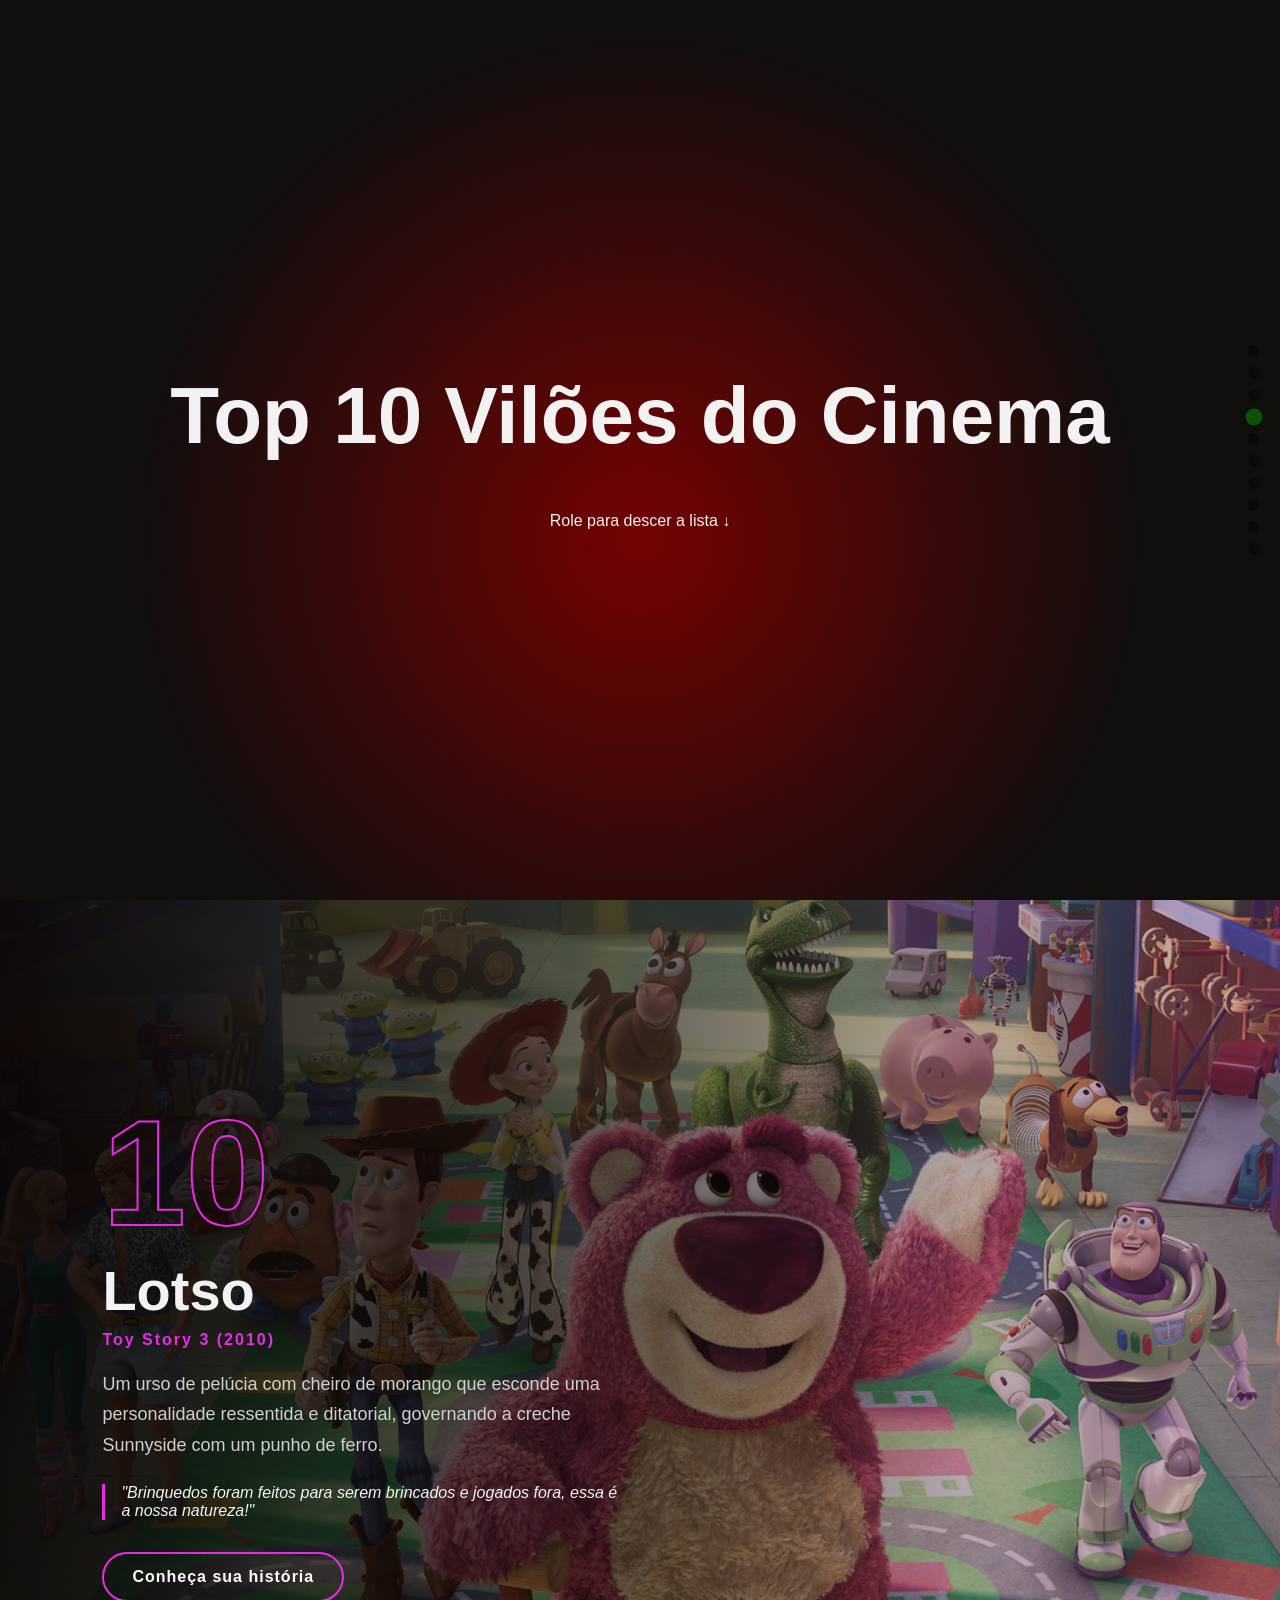
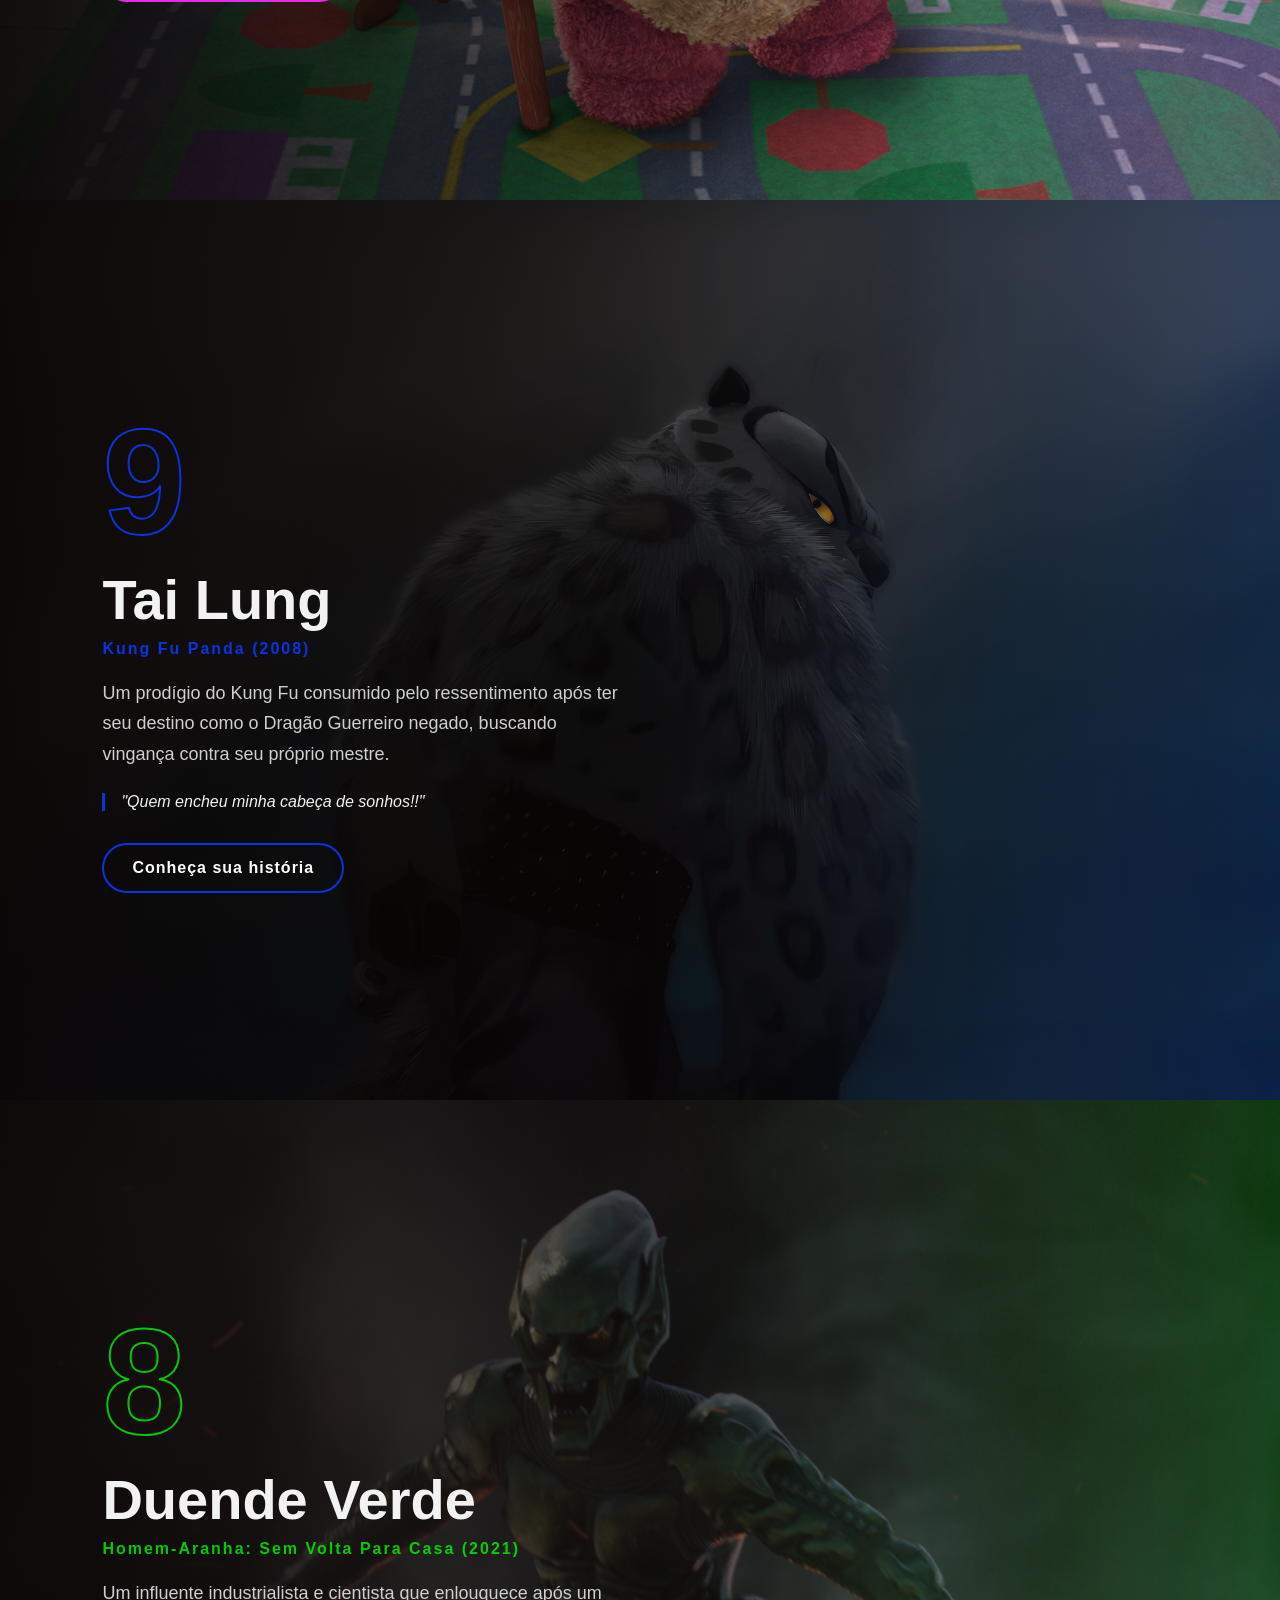
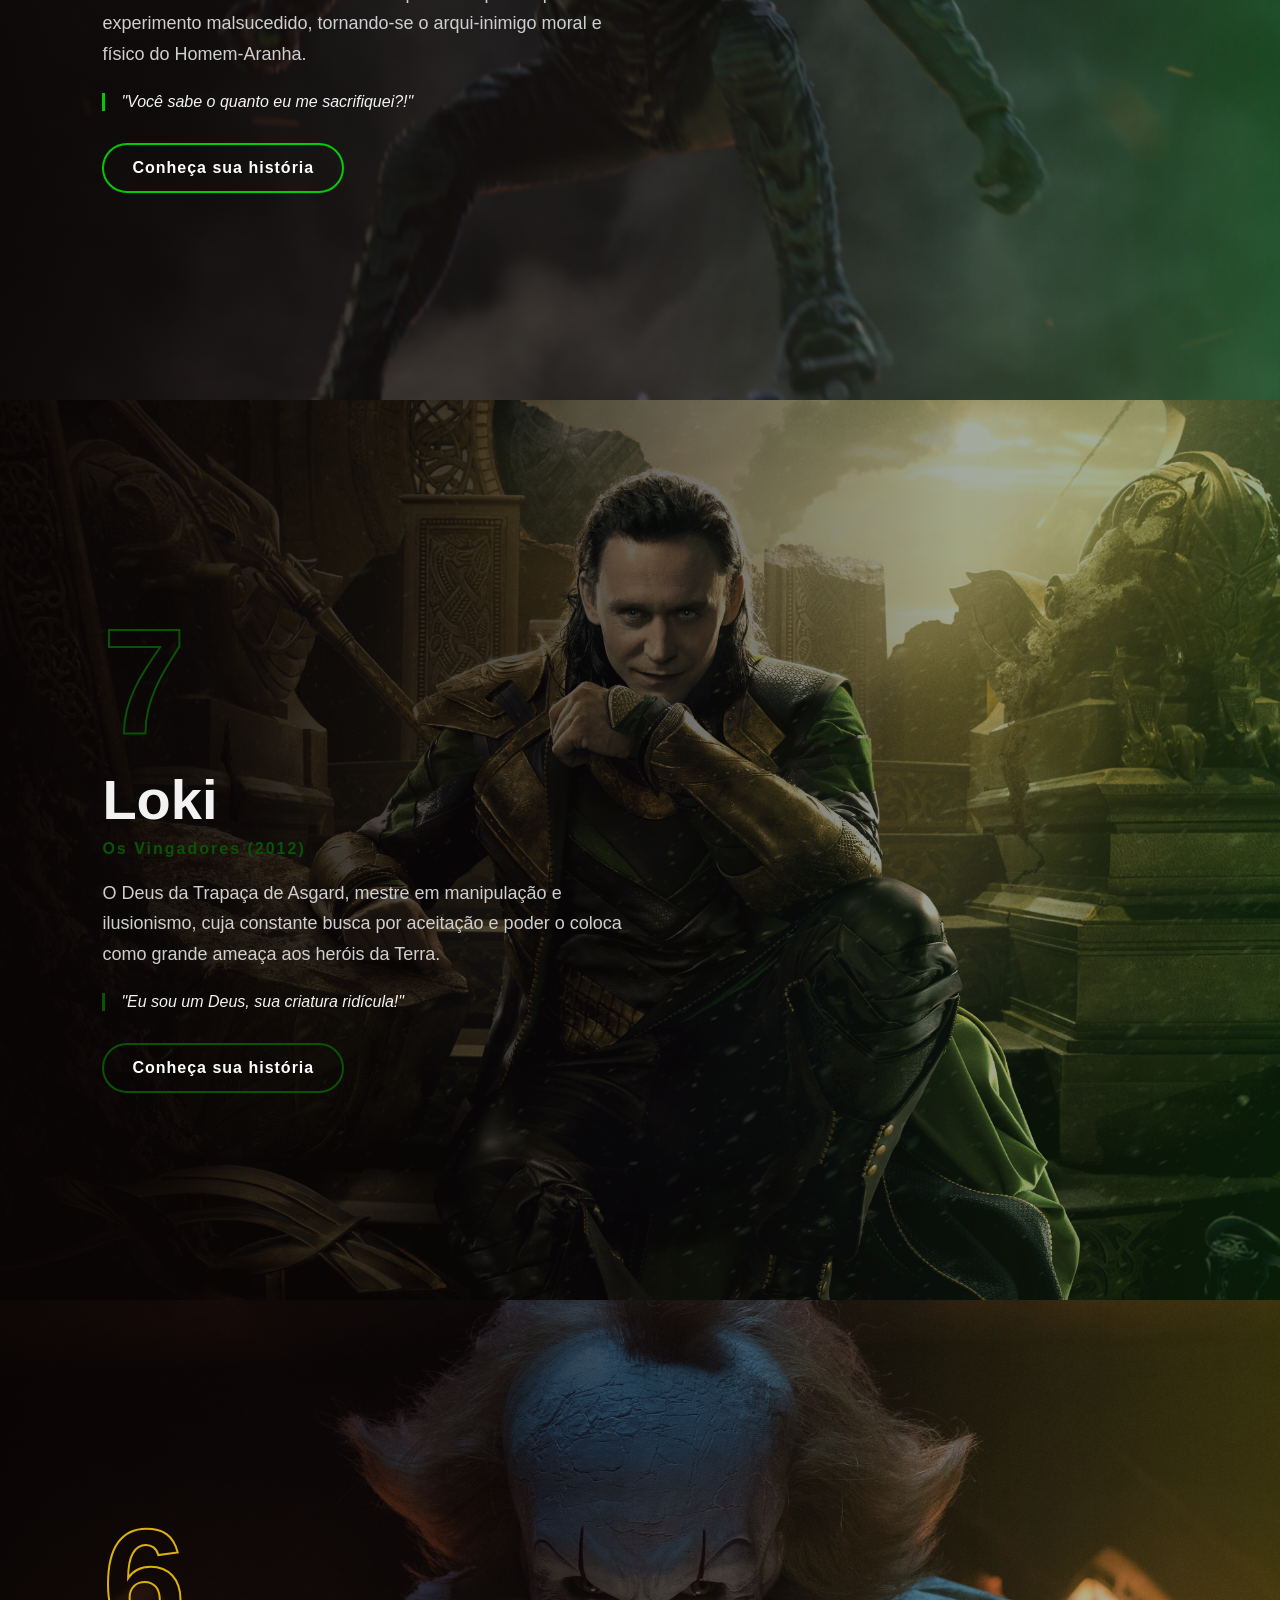
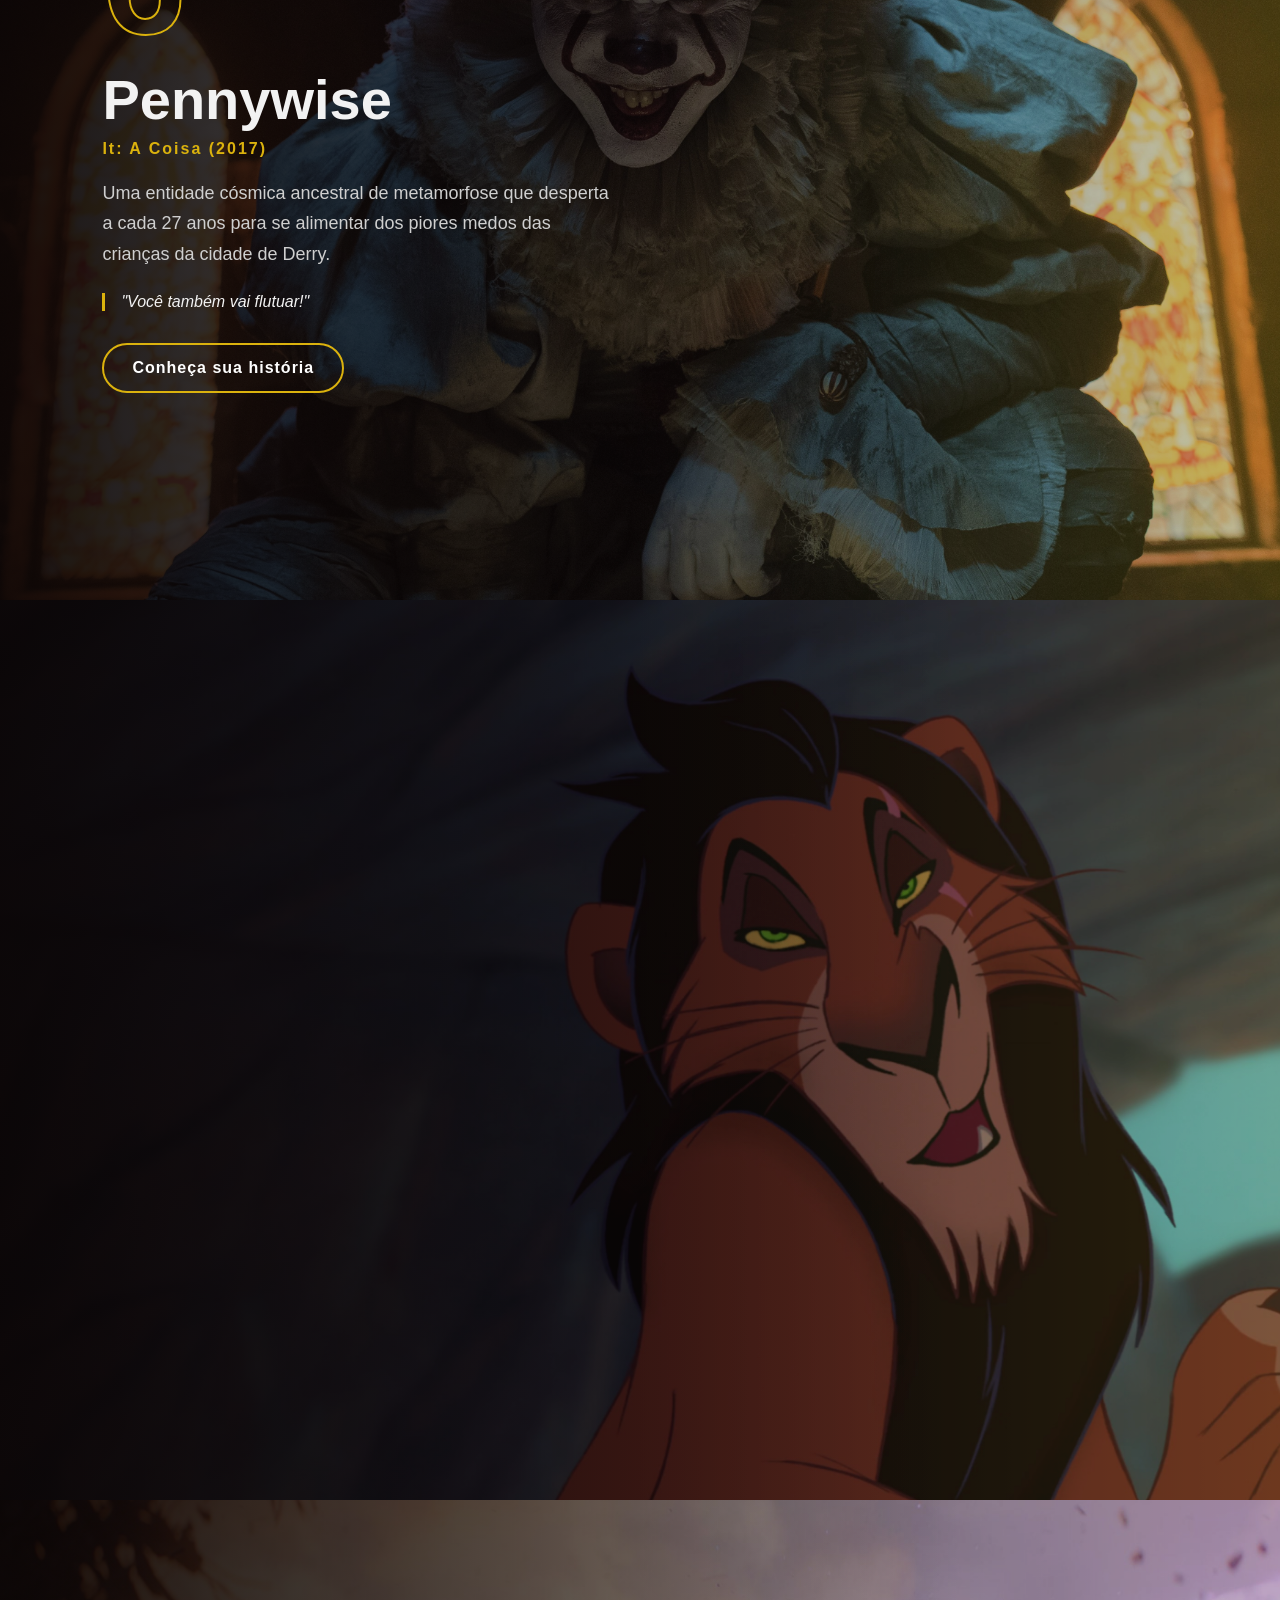
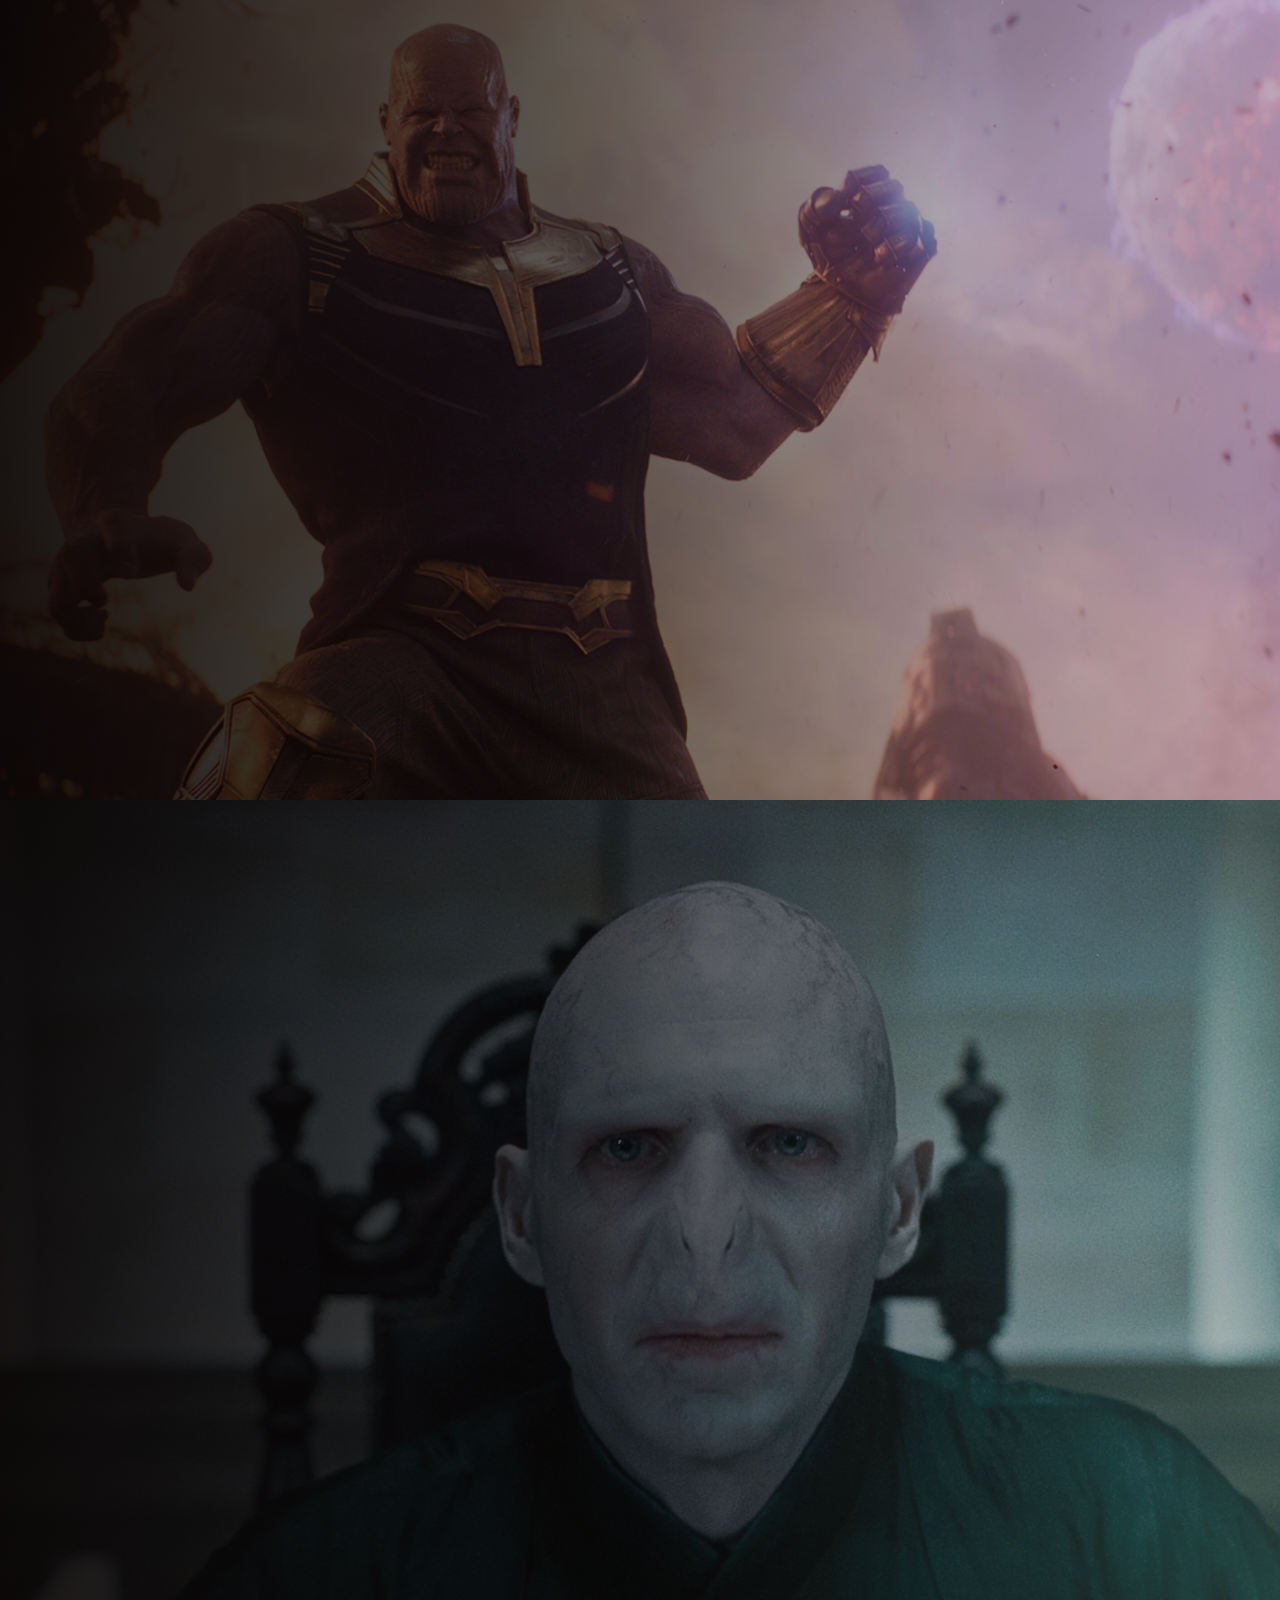
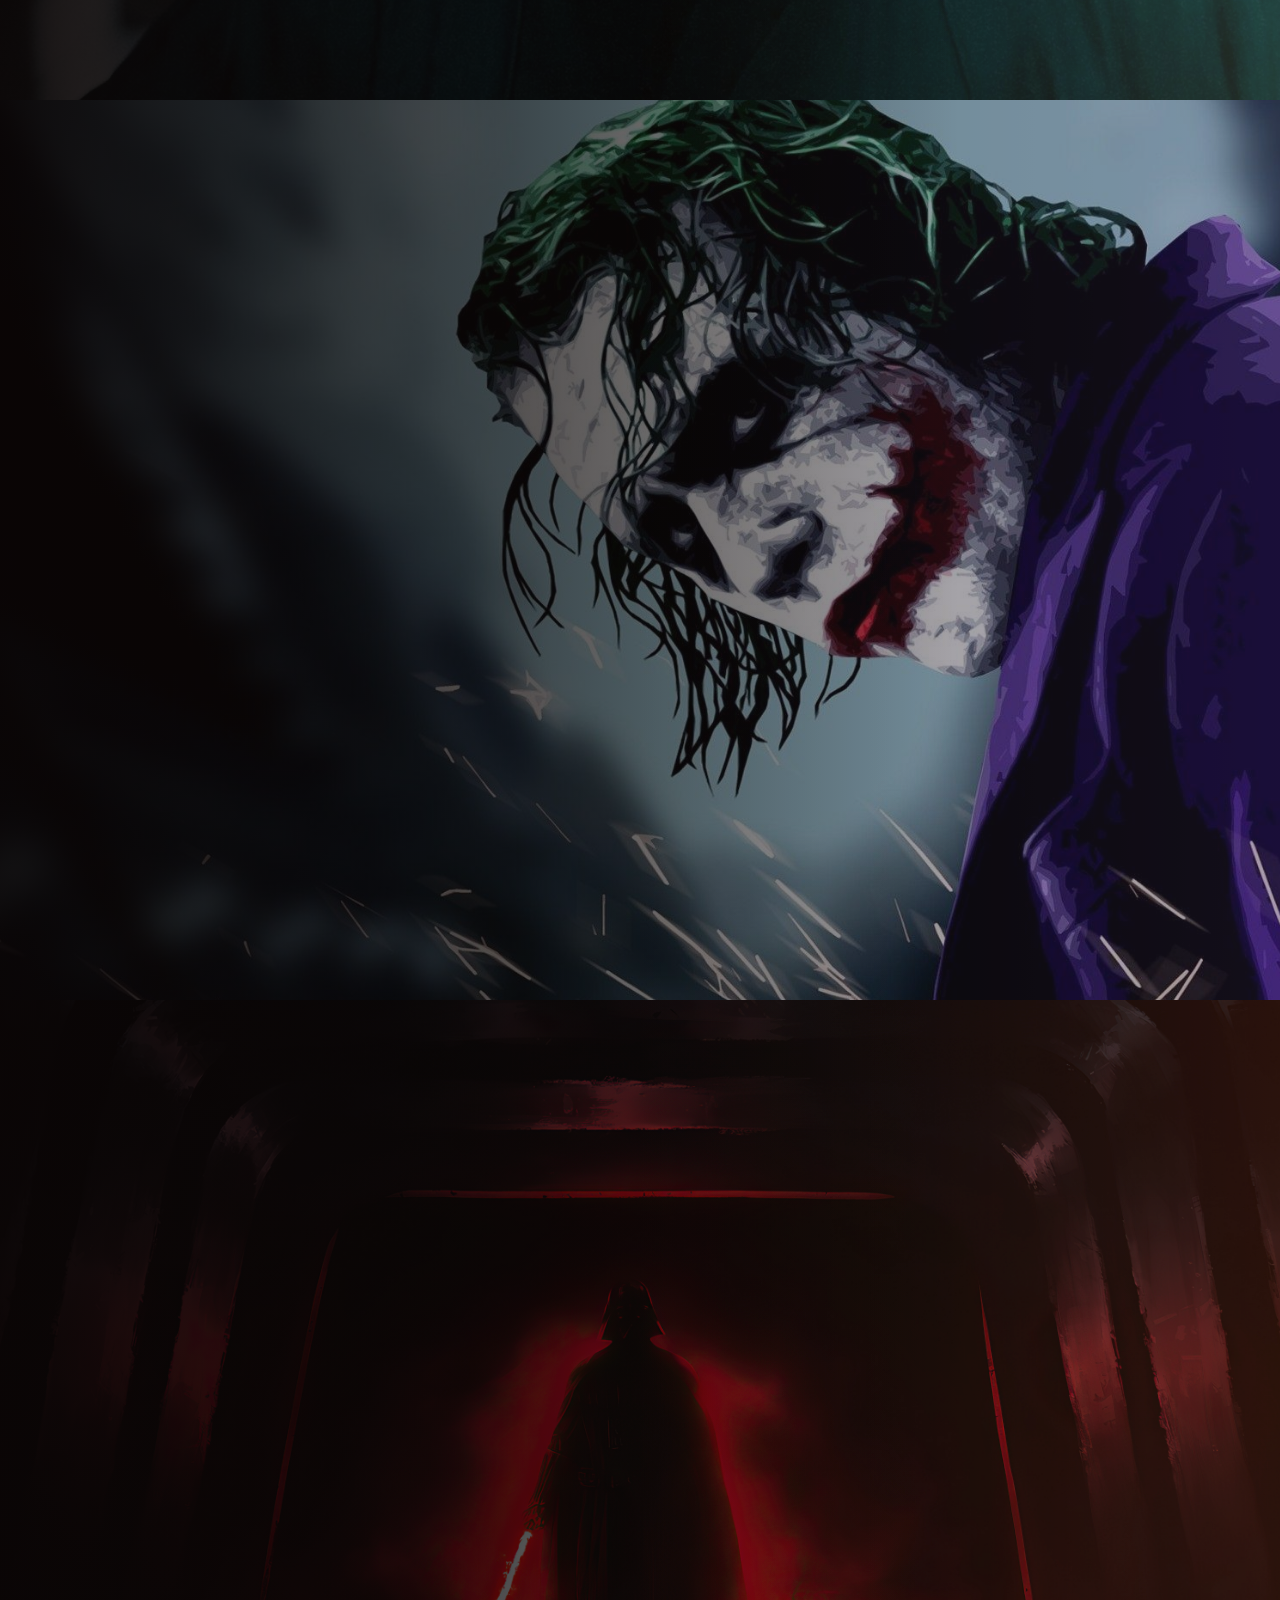
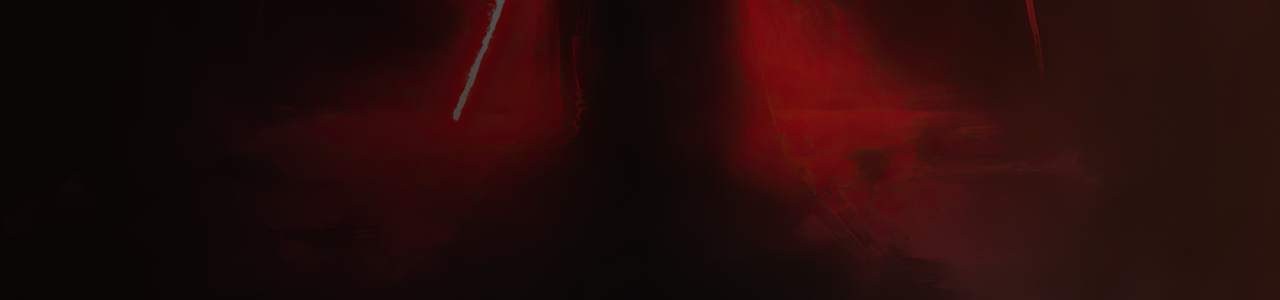
==== Site top 10/index.html @ 36ff0bd8 "Add files via upload" ====
<!DOCTYPE html>
<html lang="pt-BR">

<head>
    <meta charset="UTF-8">
    <meta name="viewport" content="width=device-width, initial-scale=1.0">
    <title>Top 10 Vilões do Cinema</title>
    <link rel="stylesheet" href="assets/css/style.css">
</head>

<body>
    <nav class="nav-lateral" id="navLateral" aria-label="Navegar pelo ranking">
        <a href="#vilao-10" aria-label="Ir para o número 10"></a>
        <a href="#vilao-9" aria-label="Ir para o número 9"></a>
        <a href="#vilao-8" aria-label="Ir para o número 8"></a>
        <a href="#vilao-7" aria-label="Ir para o número 7"></a>
        <a href="#vilao-6" aria-label="Ir para o número 6"></a>
        <a href="#vilao-5" aria-label="Ir para o número 5"></a>
        <a href="#vilao-4" aria-label="Ir para o número 4"></a>
        <a href="#vilao-3" aria-label="Ir para o número 3"></a>
        <a href="#vilao-2" aria-label="Ir para o número 2"></a>
        <a href="#vilao-1" aria-label="Ir para o número 1"></a>
    </nav>

    <header>
        <div class="topo">
            <h1>Top 10 Vilões do Cinema</h1>
            <p>Role para descer a lista ↓</p>
        </div>
    </header>

    <main>

        <section class="vilao vilao-10" id="vilao-10" data-pos="10">
            <div class="fundo fundo-10"></div>
            <div class="card">
                <div class="posicao">10</div>
                <h2>Lotso</h2>
                <p class="origem">Toy Story 3 (2010)</p>
                <p class="descricao">Um urso de pelúcia com cheiro de morango que esconde uma personalidade
                    ressentida e ditatorial, governando a creche Sunnyside com um punho de ferro.</p>
                <div class="frase">"Brinquedos foram feitos para serem brincados e jogados fora, essa é a nossa
                    natureza!"</div>
                <a class="botao" href="assets/pages/vilao10.html">Conheça sua história</a>
            </div>
        </section>

        <section class="vilao vilao-9" id="vilao-9" data-pos="9">
            <div class="fundo fundo-9"></div>
            <div class="card">
                <div class="posicao">9</div>
                <h2>Tai Lung</h2>
                <p class="origem">Kung Fu Panda (2008)</p>
                <p class="descricao">Um prodígio do Kung Fu consumido pelo ressentimento após ter seu destino como o
                    Dragão Guerreiro negado, buscando vingança contra seu próprio mestre.</p>
                <div class="frase">"Quem encheu minha cabeça de sonhos!!"</div>
                <a class="botao" href="assets/pages/vilao9.html">Conheça sua história</a>
            </div>
        </section>

        <section class="vilao vilao-8" id="vilao-8" data-pos="8">
            <div class="fundo fundo-8"></div>
            <div class="card">
                <div class="posicao">8</div>
                <h2>Duende Verde</h2>
                <p class="origem">Homem-Aranha: Sem Volta Para Casa (2021)</p>
                <p class="descricao">Um influente industrialista e cientista que enlouquece após um experimento
                    malsucedido, tornando-se o arqui-inimigo moral e físico do Homem-Aranha.</p>
                <div class="frase">"Você sabe o quanto eu me sacrifiquei?!"</div>
                <a class="botao" href="assets/pages/vilao8.html">Conheça sua história</a>
            </div>
        </section>

        <section class="vilao vilao-7" id="vilao-7" data-pos="7">
            <div class="fundo fundo-7"></div>
            <div class="card">
                <div class="posicao">7</div>
                <h2>Loki</h2>
                <p class="origem">Os Vingadores (2012)</p>
                <p class="descricao">O Deus da Trapaça de Asgard, mestre em manipulação e ilusionismo, cuja constante
                    busca por aceitação e poder o coloca como grande ameaça aos heróis da Terra.</p>
                <div class="frase">"Eu sou um Deus, sua criatura ridícula!"</div>
                <a class="botao" href="assets/pages/vilao7.html">Conheça sua história</a>
            </div>
        </section>

        <section class="vilao vilao-6" id="vilao-6" data-pos="6">
            <div class="fundo fundo-6"></div>
            <div class="card">
                <div class="posicao">6</div>
                <h2>Pennywise</h2>
                <p class="origem">It: A Coisa (2017)</p>
                <p class="descricao">Uma entidade cósmica ancestral de metamorfose que desperta a cada 27 anos para se
                    alimentar dos piores medos das crianças da cidade de Derry.</p>
                <div class="frase">"Você também vai flutuar!"</div>
                <a class="botao" href="assets/pages/vilao6.html">Conheça sua história</a>
            </div>
        </section>

        <section class="vilao vilao-5" id="vilao-5" data-pos="5">
            <div class="fundo fundo-5"></div>
            <div class="card">
                <div class="posicao">5</div>
                <h2>Scar</h2>
                <p class="origem">O Rei Leão (2019 / Animação clássica de 1994)</p>
                <p class="descricao">O invejoso e calculista irmão de Mufasa que, movido pelo desejo incontrolável de
                    tomar o trono das Terras do Reino, elabora uma cruel conspiração familiar.</p>
                <div class="frase">"Vida longa ao rei."</div>
                <a class="botao" href="assets/pages/vilao5.html">Conheça sua história</a>
            </div>
        </section>

        <section class="vilao vilao-4" id="vilao-4" data-pos="4">
            <div class="fundo fundo-4"></div>
            <div class="card">
                <div class="posicao">4</div>
                <h2>Thanos</h2>
                <p class="origem">Vingadores: Ultimato (2019)</p>
                <p class="descricao">O Titã Louco determinado a reunir as Joias do Infinito para dizimar metade de
                    toda a vida no universo sob a justificativa de restabelecer o equilíbrio financeiro e ecológico.
                </p>
                <div class="frase">"Eu sou inevitável."</div>
                <a class="botao" href="assets/pages/vilao4.html">Conheça sua história</a>
            </div>
        </section>

        <section class="vilao vilao-3" id="vilao-3" data-pos="3">
            <div class="fundo fundo-3"></div>
            <div class="card">
                <div class="posicao">3</div>
                <h2>Voldemort</h2>
                <p class="origem">Harry Potter e as Relíquias da Morte: Parte 2 (2011)</p>
                <p class="descricao">O Bruxo das Trevas mais perigoso de todos os tempos, obcecado pela pureza de
                    sangue do mundo mágico e pela busca incondicional da imortalidade.</p>
                <div class="frase">"Não existe o bem e o mal, só existe o poder... e aqueles que são fracos demais
                    para buscá-lo."</div>
                <a class="botao" href="assets/pages/vilao3.html">Conheça sua história</a>
            </div>
        </section>

        <section class="vilao vilao-2" id="vilao-2" data-pos="2">
            <div class="fundo fundo-2"></div>
            <div class="card">
                <div class="posicao">2</div>
                <h2>Coringa</h2>
                <p class="origem">Batman: O Cavaleiro das Trevas (2008)</p>
                <p class="descricao">O caótico e imprevisível mestre do crime de Gotham, focado em provar que qualquer
                    pessoa moralmente correta pode ser levada à loucura em um "dia ruim".</p>
                <div class="frase">"Por que tão sério?"</div>
                <a class="botao" href="assets/pages/vilao2.html">Conheça sua história</a>
            </div>
        </section>

        <section class="vilao vilao-1" id="vilao-1" data-pos="1">
            <div class="fundo fundo-1"></div>
            <div class="card">
                <div class="posicao">1</div>
                <h2>Darth Vader</h2>
                <p class="origem">O Despertar da Força (2015 - franquia)</p>
                <p class="descricao">Antigo Cavaleiro Jedi sucumbido ao Lado Sombrio, tornou-se o temido braço direito
                    do Imperador e o símbolo máximo de terror e autoridade do Império Galáctico.</p>
                <div class="frase">"Você não conhece o poder do Lado Sombrio"</div>
                <a class="botao" href="assets/pages/vilao1.html">Conheça sua história</a>
            </div>
        </section>

    </main>

    <script src="assets/js/script.js"></script>
</body>

</html>
---- Site top 10/assets/css/style.css ----
* {
    margin: 0;
    padding: 0;
    box-sizing: border-box;
}

html {
    scroll-behavior: smooth;
    scroll-snap-type: y proximity;
}

body {
    font-family: Arial, sans-serif;
    background: #110e0e;
    color: #f2f2f2;
}

.topo {
    min-height: 100vh;
    display: flex;
    flex-direction: column;
    align-items: center;
    justify-content: center;
    gap: 50px;
    text-align: center;
    padding: 0 5%;
    background: radial-gradient(circle at 50% 60%, #740202, #110e0e 60%);
}

h1 {
    font-size: clamp(36px, 7vw, 80px);
}

@keyframes flutuar {
    50% {
        transform: translateY(10px);
    }
}

.vilao-10 {
    --cor: #e72be7;
}

.fundo-10 {
    background-image: url('../img/vilao10.jpg');
    background-position: center;
}

.vilao-9 {
    --cor: #0c33df;
}

.fundo-9 {
    background-image: url('../img/vilao9.jpg');
    background-position: center;
}

.vilao-8 {
    --cor: #00ff00c7;
}

.fundo-8 {
    background-image: url('../img/vilao8.jpg');
    background-position: center;
}

.vilao-7 {
    --cor: #0b5205;
}

.fundo-7 {
    background-image: url('../img/vilao7.jpg');
    background-position: center;
}

.vilao-6 {
    --cor: #dbb20d;
}

.fundo-6 {
    background-image: url('../img/vilao6.jpg');
    background-position: center;
}

.vilao-5 {
    --cor: #a85c16;
}

.fundo-5 {
    background-image: url('../img/vilao5.jpg');
    background-position: center;
}

.vilao-4 {
    --cor: #9f0fc4;
}

.fundo-4 {
    background-image: url('../img/vilao4.jpg');
    background-position: center;
}

.vilao-3 {
    --cor: #9aa5b1;
}

.fundo-3 {
    background-image: url('../img/vilao3.jpeg');
    background-position: center;
}

.vilao-2 {
    --cor: #43046d;
}

.fundo-2 {
    background-image: url('../img/vilao2.jpg');
    background-position: center;
}

.vilao-1 {
    --cor: #b60c0c;
}

.fundo-1 {
    background-image: url('../img/vilao1.jpg');
    background-position: center;
}

.vilao {
    position: relative;
    min-height: 100vh;
    display: flex;
    align-items: center;
    padding: 0 8%;
    overflow: hidden;
    scroll-snap-align: start;
    background: linear-gradient(to right, #110e0e 50%, color-mix(in srgb, var(--cor) 45%, #36883a67));
}

.fundo {
    position: absolute;
    inset: 0;
    z-index: 0;
    background-size: cover;
    background-repeat: no-repeat;
    opacity: 0.6;
    transform: scale(1.1);
    transition: transform 2.4s ease;
}

.vilao.visivel .fundo {
    transform: scale(1);
}

.vilao::before {
    content: "";
    position: absolute;
    inset: 0;
    z-index: 1;
    background: linear-gradient(to right,
            rgba(10, 5, 5, 0.9) 0%,
            rgba(10, 5, 5, 0.5) 40%,
            transparent 75%);
}

.vilao.direita::before {
    background: linear-gradient(to left,
            rgba(10, 5, 5, 0.9) 0%,
            rgba(10, 5, 5, 0.5) 40%,
            transparent 75%);
}

.card {
    position: relative;
    z-index: 2;
    max-width: 520px;
}

.posicao {
    font-size: clamp(80px, 14vw, 150px);
    font-weight: bold;
    line-height: 1;
    color: transparent;
    -webkit-text-stroke: 2px var(--cor);
}

h2 {
    font-size: clamp(36px, 5vw, 56px);
    margin-top: 10px;
}

.origem {
    color: var(--cor);
    font-weight: bold;
    letter-spacing: 2px;
    margin: 8px 0 20px;
}

.descricao {
    line-height: 1.7;
    font-size: 18px;
    color: #cfcfcf;
}

.frase {
    margin-top: 24px;
    padding-left: 16px;
    border-left: 3px solid var(--cor);
    font-style: italic;
}

.card>* {
    opacity: 0;
    transform: translateY(24px);
    transition: opacity 0.8s ease, transform 0.8s ease;
}

.card>.posicao {
    transform: translateX(-30px);
}

.vilao.visivel .card>* {
    opacity: 1;
    transform: none;
}

.vilao.visivel .card> :nth-child(2) {
    transition-delay: 0.25s;
}

.vilao.visivel .card> :nth-child(3) {
    transition-delay: 0.4s;
}

.vilao.visivel .card> :nth-child(4) {
    transition-delay: 0.55s;
}

.vilao.visivel .card> :nth-child(5) {
    transition-delay: 0.7s;
}

.vilao.visivel .card> :nth-child(6) {
    transition-delay: 0.85s, 0.85s, 0s, 0s, 0s;
}

.botao {
    display: inline-block;
    margin-top: 32px;
    padding: 14px 28px;
    border: 2px solid var(--cor);
    border-radius: 999px;
    color: #fff;
    text-decoration: none;
    font-weight: bold;
    letter-spacing: 1px;
    background: transparent;
    transition: opacity 0.8s ease, transform 0.8s ease, background 0.3s, box-shadow 0.3s, translate 0.3s ease;
}

.botao:hover {
    translate: 0 -5px;
    background: color-mix(in srgb, var(--cor) 15%, transparent);
    box-shadow: 0 0 28px color-mix(in srgb, var(--cor) 60%, transparent);
}

.botao:active {
    translate: 0 -2px;
    background: color-mix(in srgb, var(--cor) 55%, transparent);
}

.botao:focus-visible {
    outline: 3px solid #fff;
    outline-offset: 4px;
}

.nav-lateral {
    position: fixed;
    right: 20px;
    top: 50%;
    transform: translateY(-50%);
    display: flex;
    flex-direction: column;
    gap: 10px;
    z-index: 15;
}

.nav-lateral a {
    width: 12px;
    height: 12px;
    border-radius: 50%;
    background: rgba(0, 0, 0, 0.4);
    transition: background 0.3s, transform 0.3s, border-color 0.6s;
}

.nav-lateral a.ativo {
    background: var(--cor, #ff0707);
    transform: scale(1.4);
}

@media (max-width: 700px) {

    .vilao::before,
    .vilao.direita::before {
        background: linear-gradient(to top,
                rgba(10, 5, 5, 0.95) 0%,
                rgba(10, 5, 5, 0.6) 70%,
                rgba(10, 5, 5, 0.3) 100%);
    }

    .descricao {
        font-size: 16px;
    }

    .nav-lateral {
        right: 8px;
    }
}

.pagina {
    --cor: #811010;
    min-height: 100vh;
    padding: 6% 8%;
    background: linear-gradient(to right, #110e0e 15%, color-mix(in srgb, var(--cor) 45%, #110e0e));
}

.pagina .conteudo {
    max-width: 680px;
}

.pagina h1 {
    font-size: clamp(36px, 6vw, 64px);
    margin: 32px 0 8px;
}

.pagina p {
    line-height: 1.8;
    font-size: 18px;
    color: #cfcfcf;
    margin-top: 20px;
}
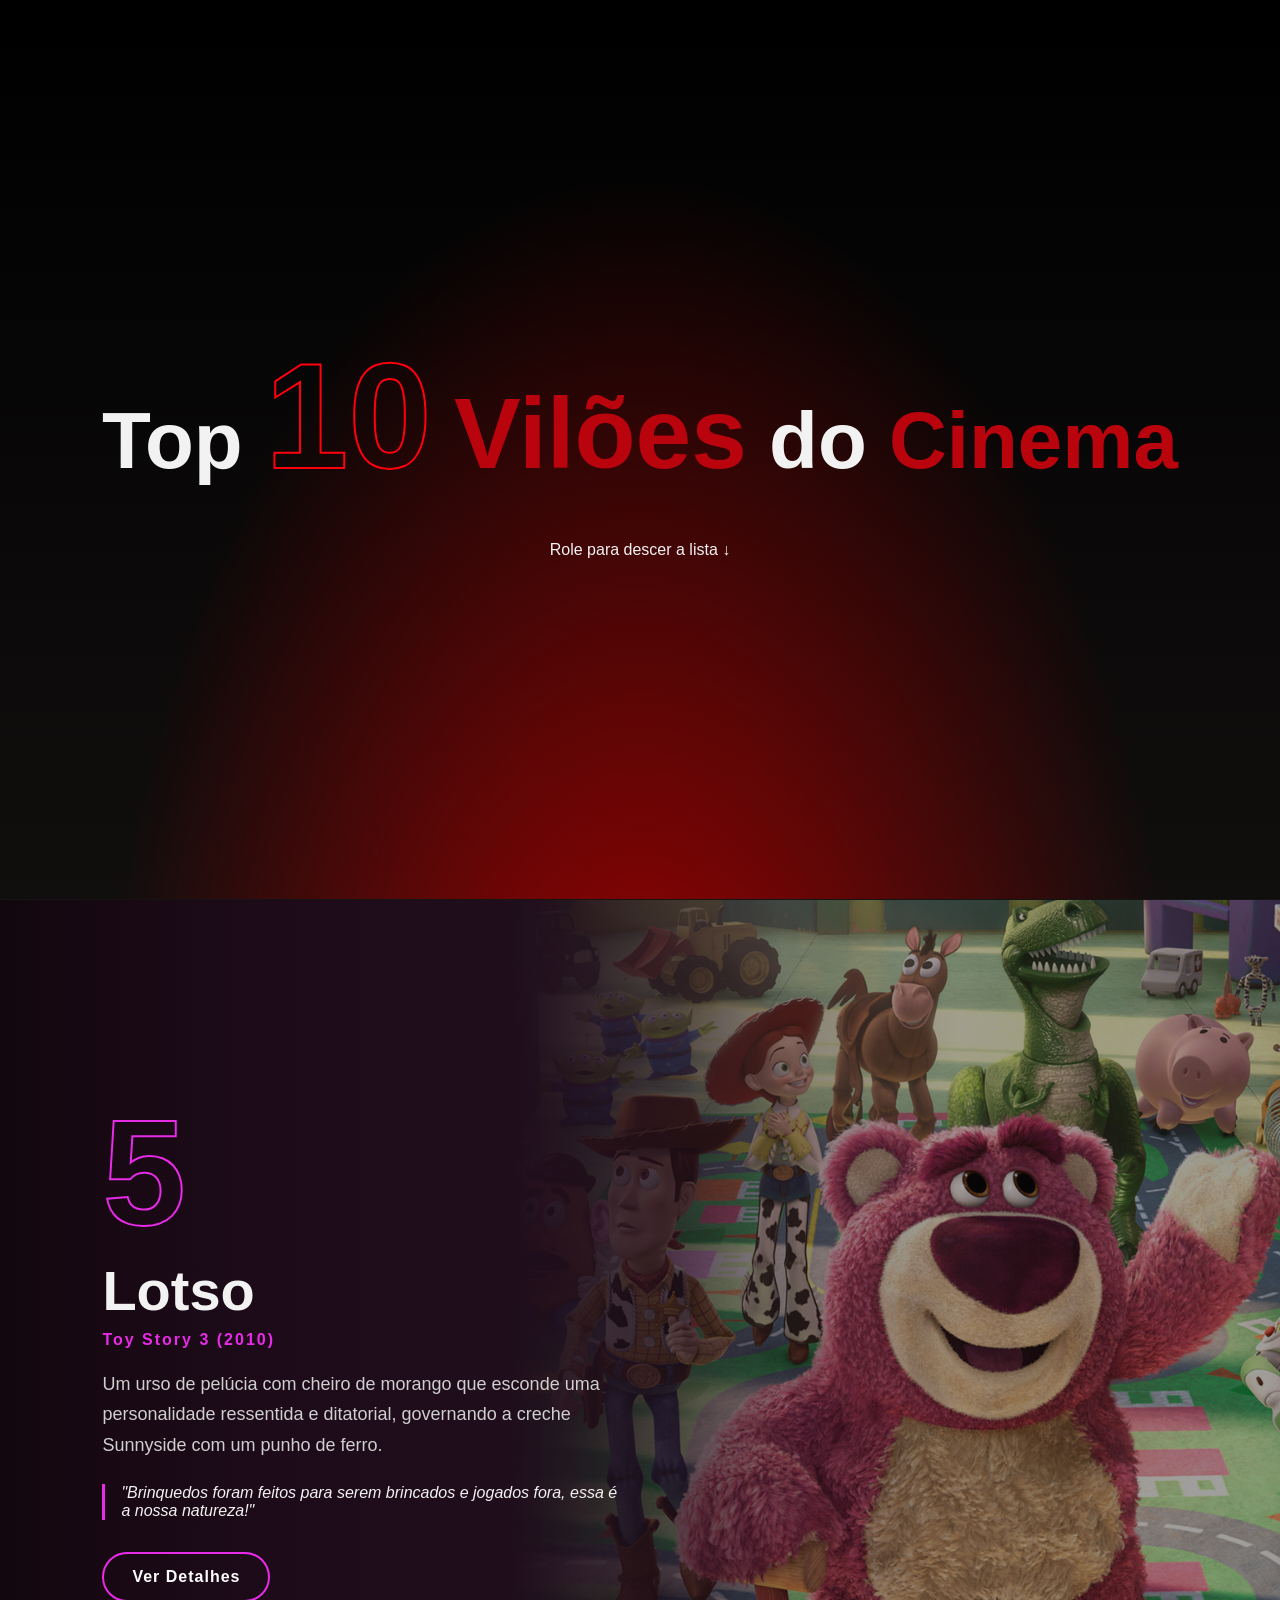
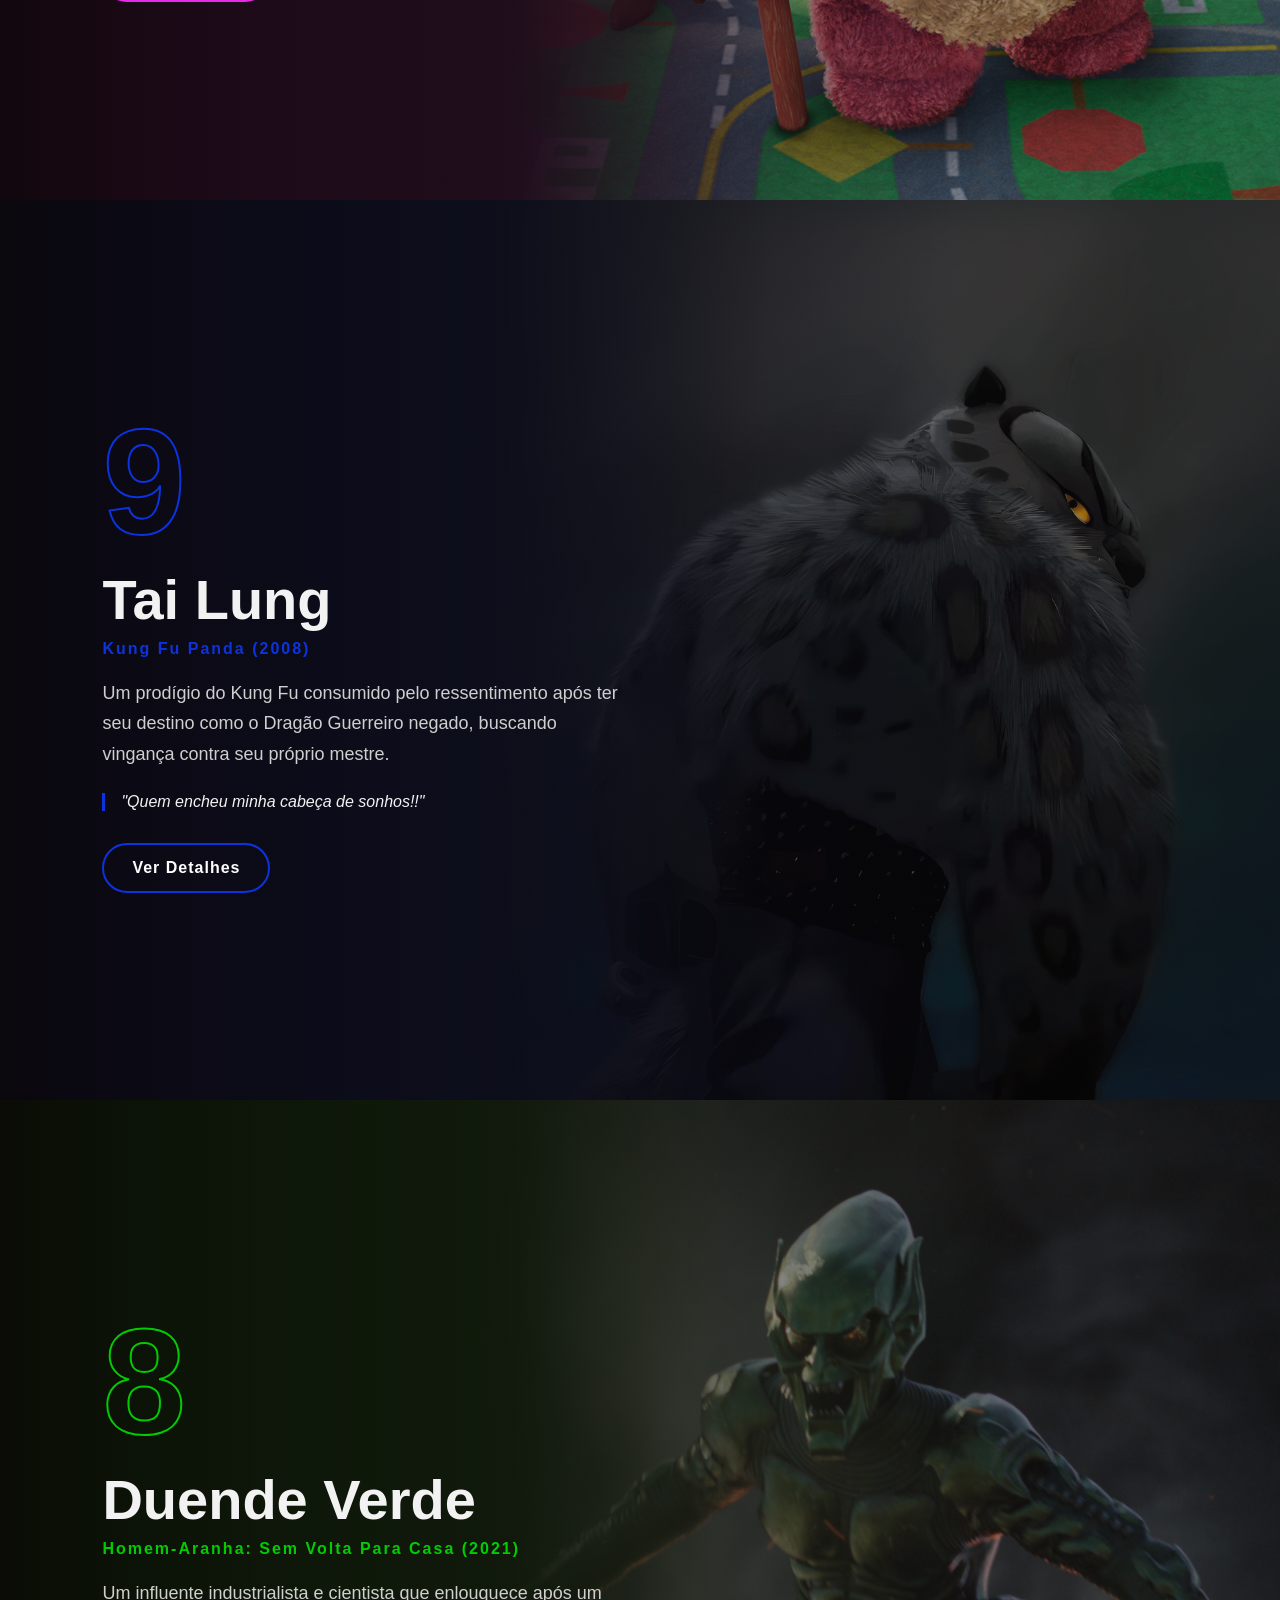
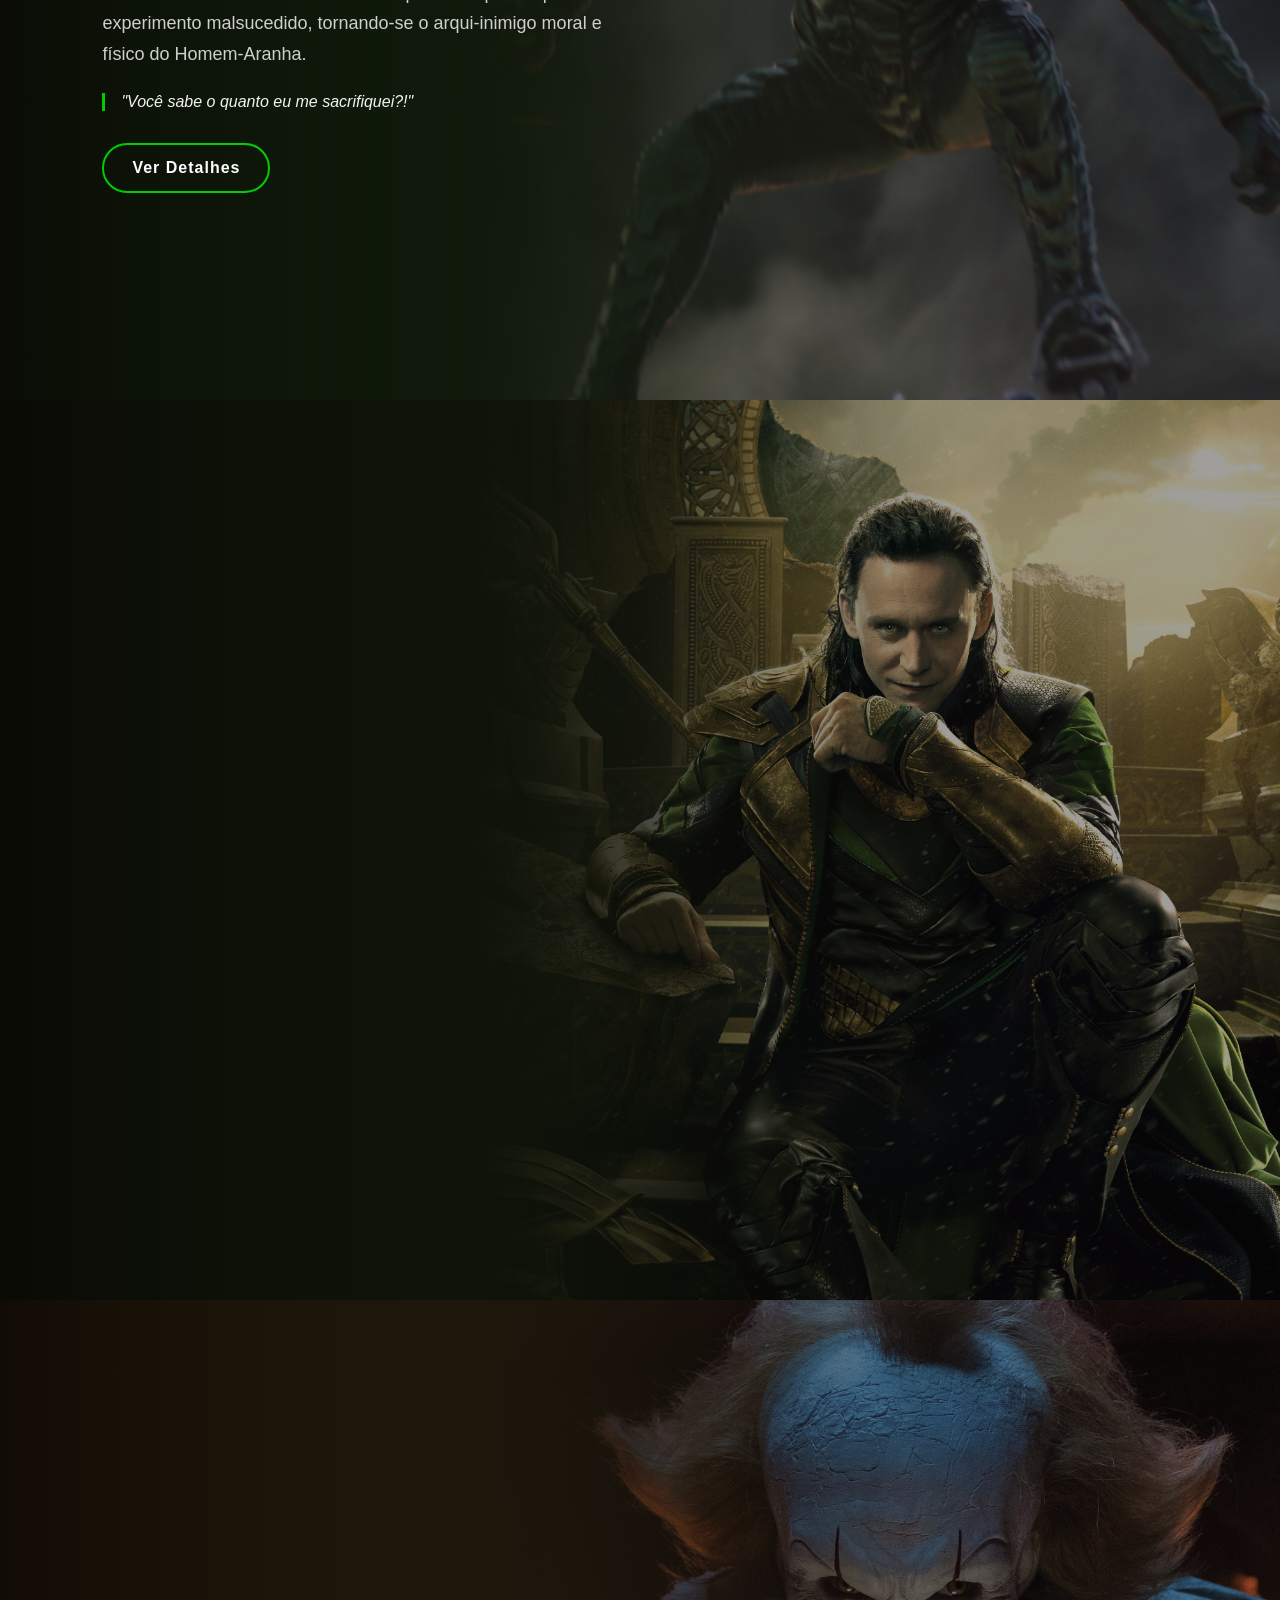
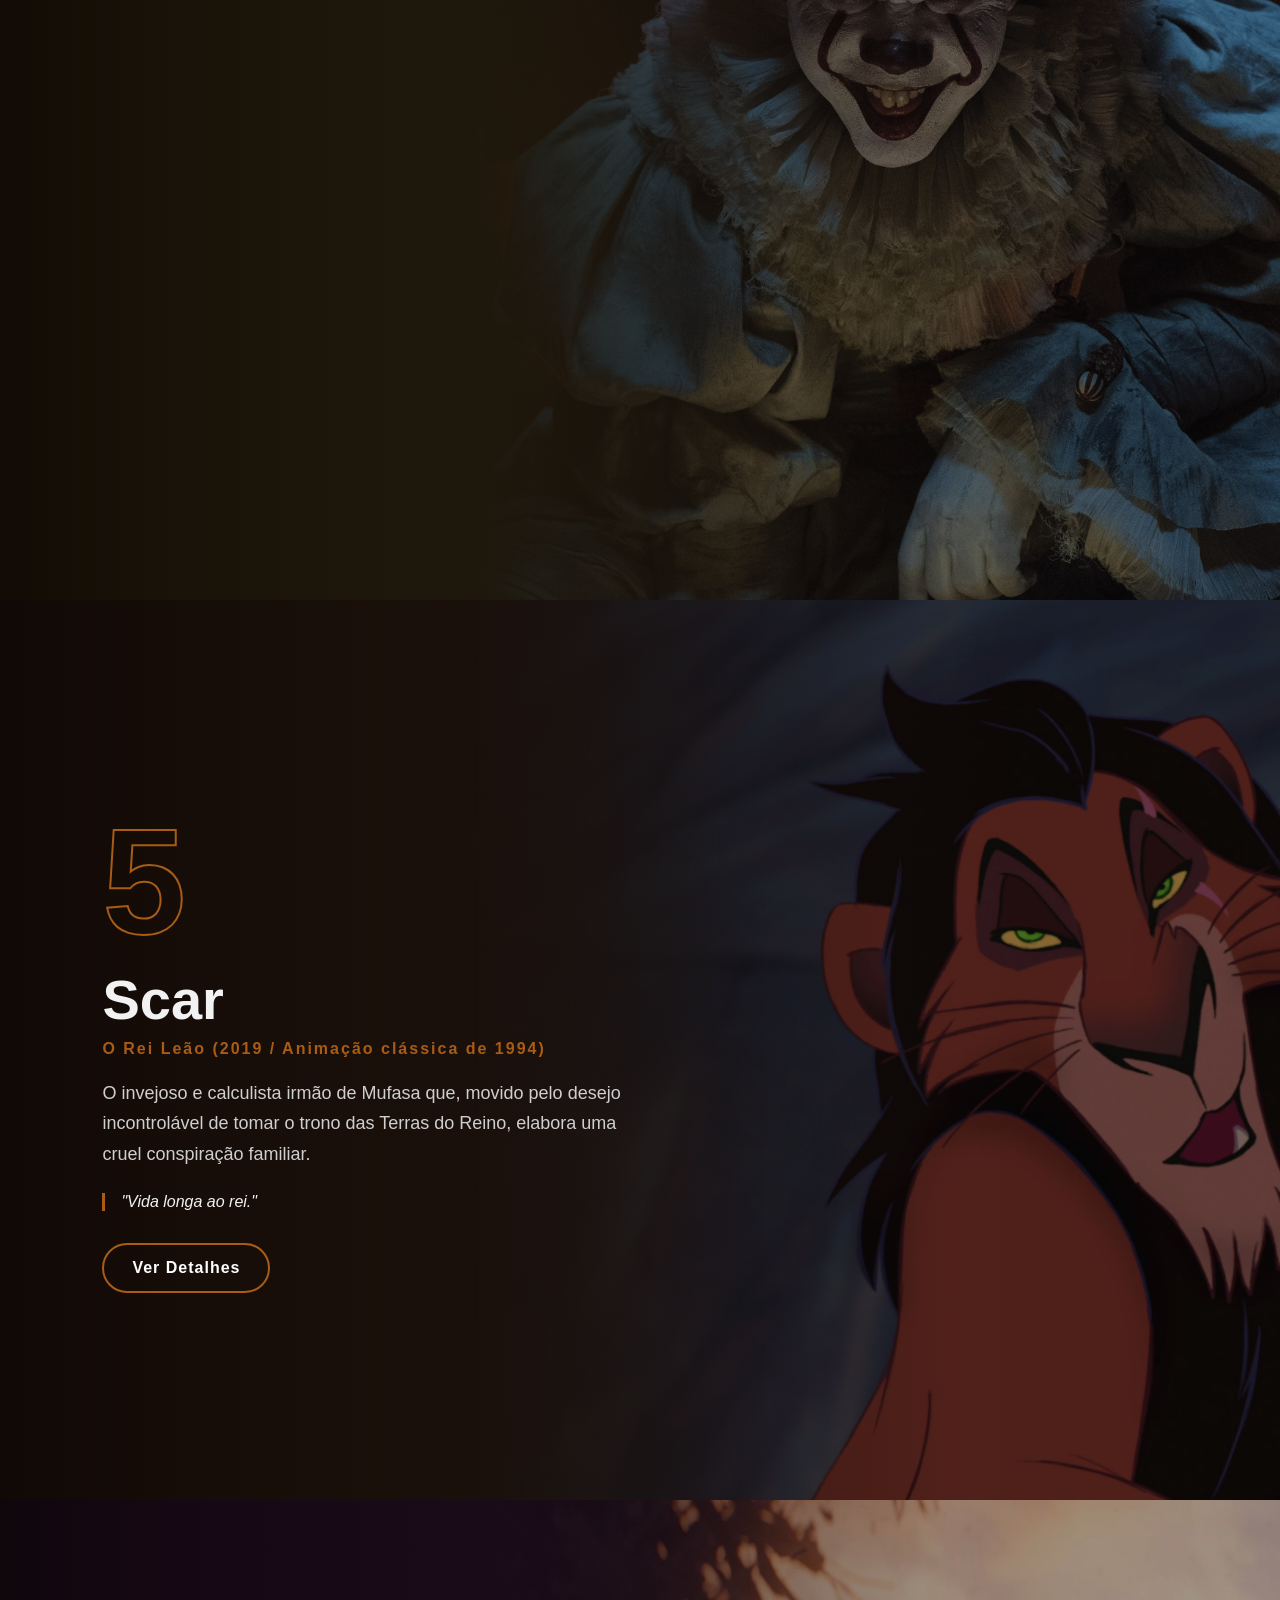
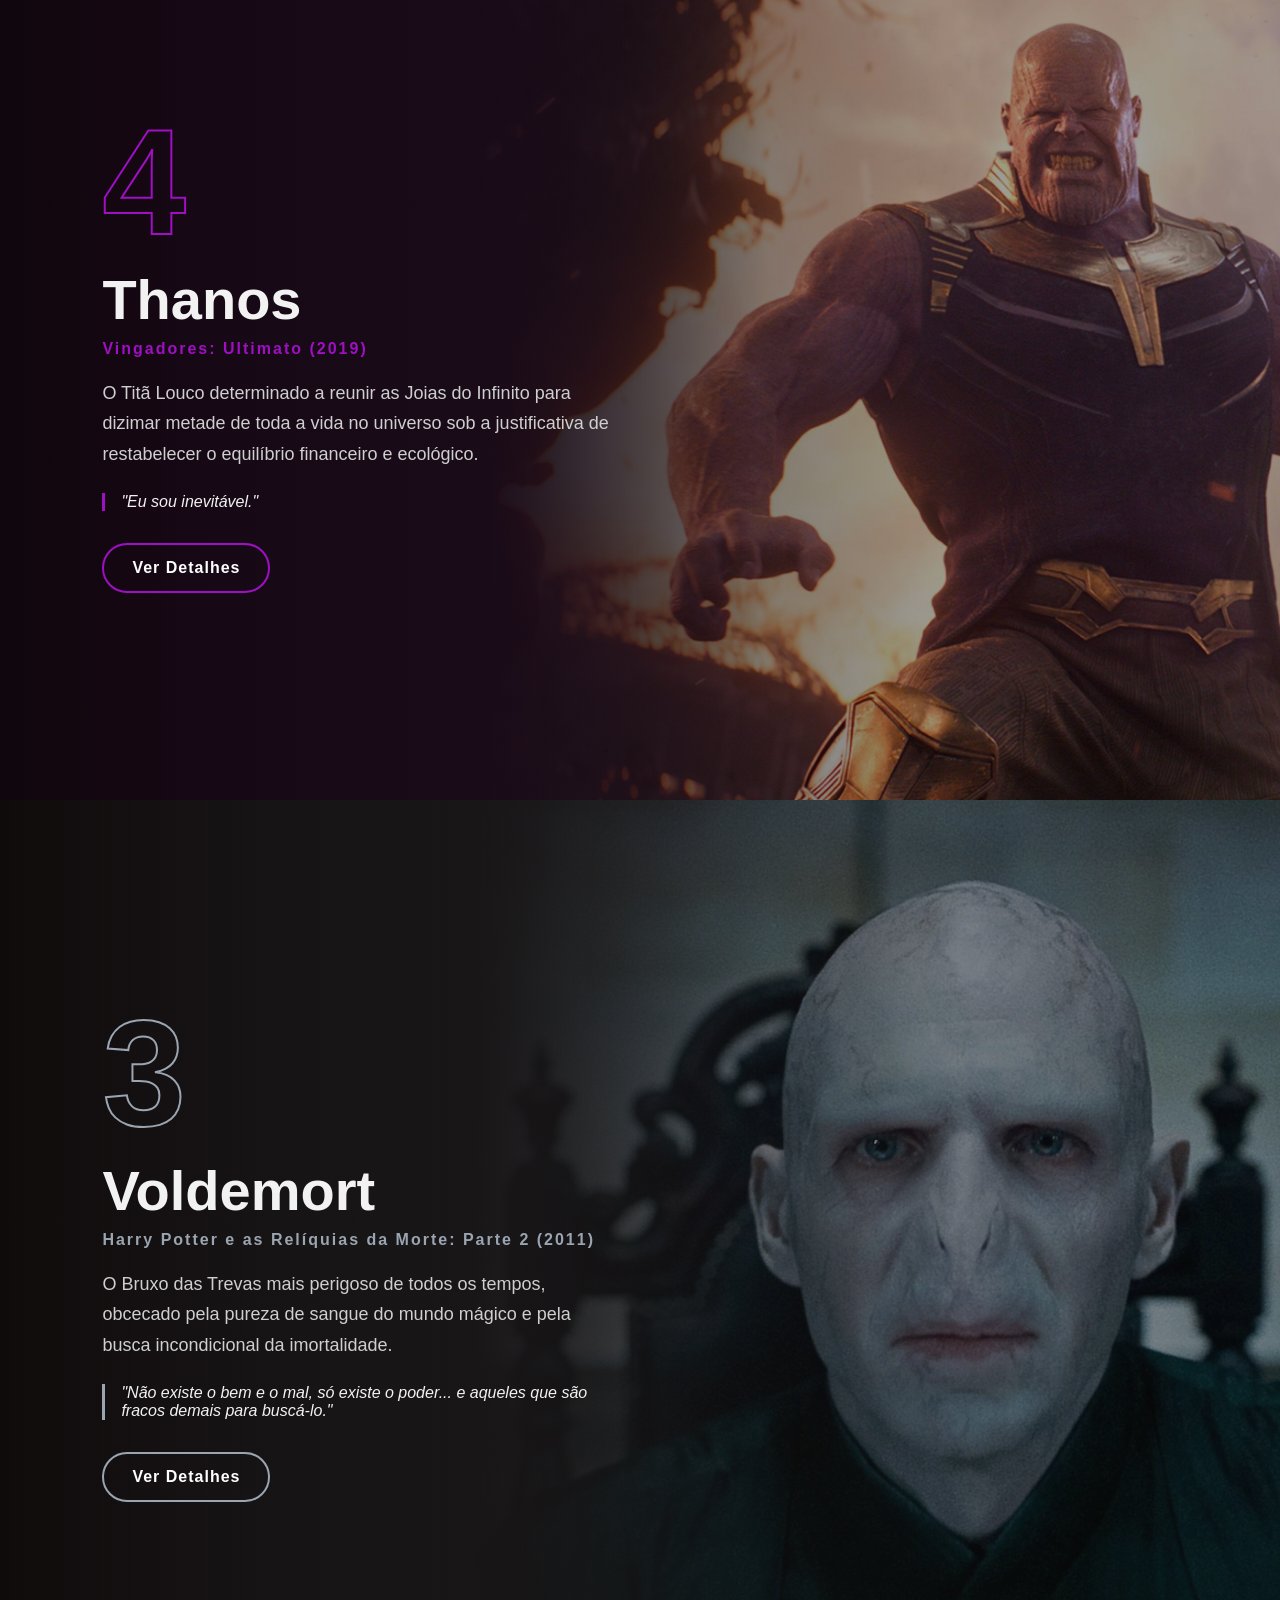
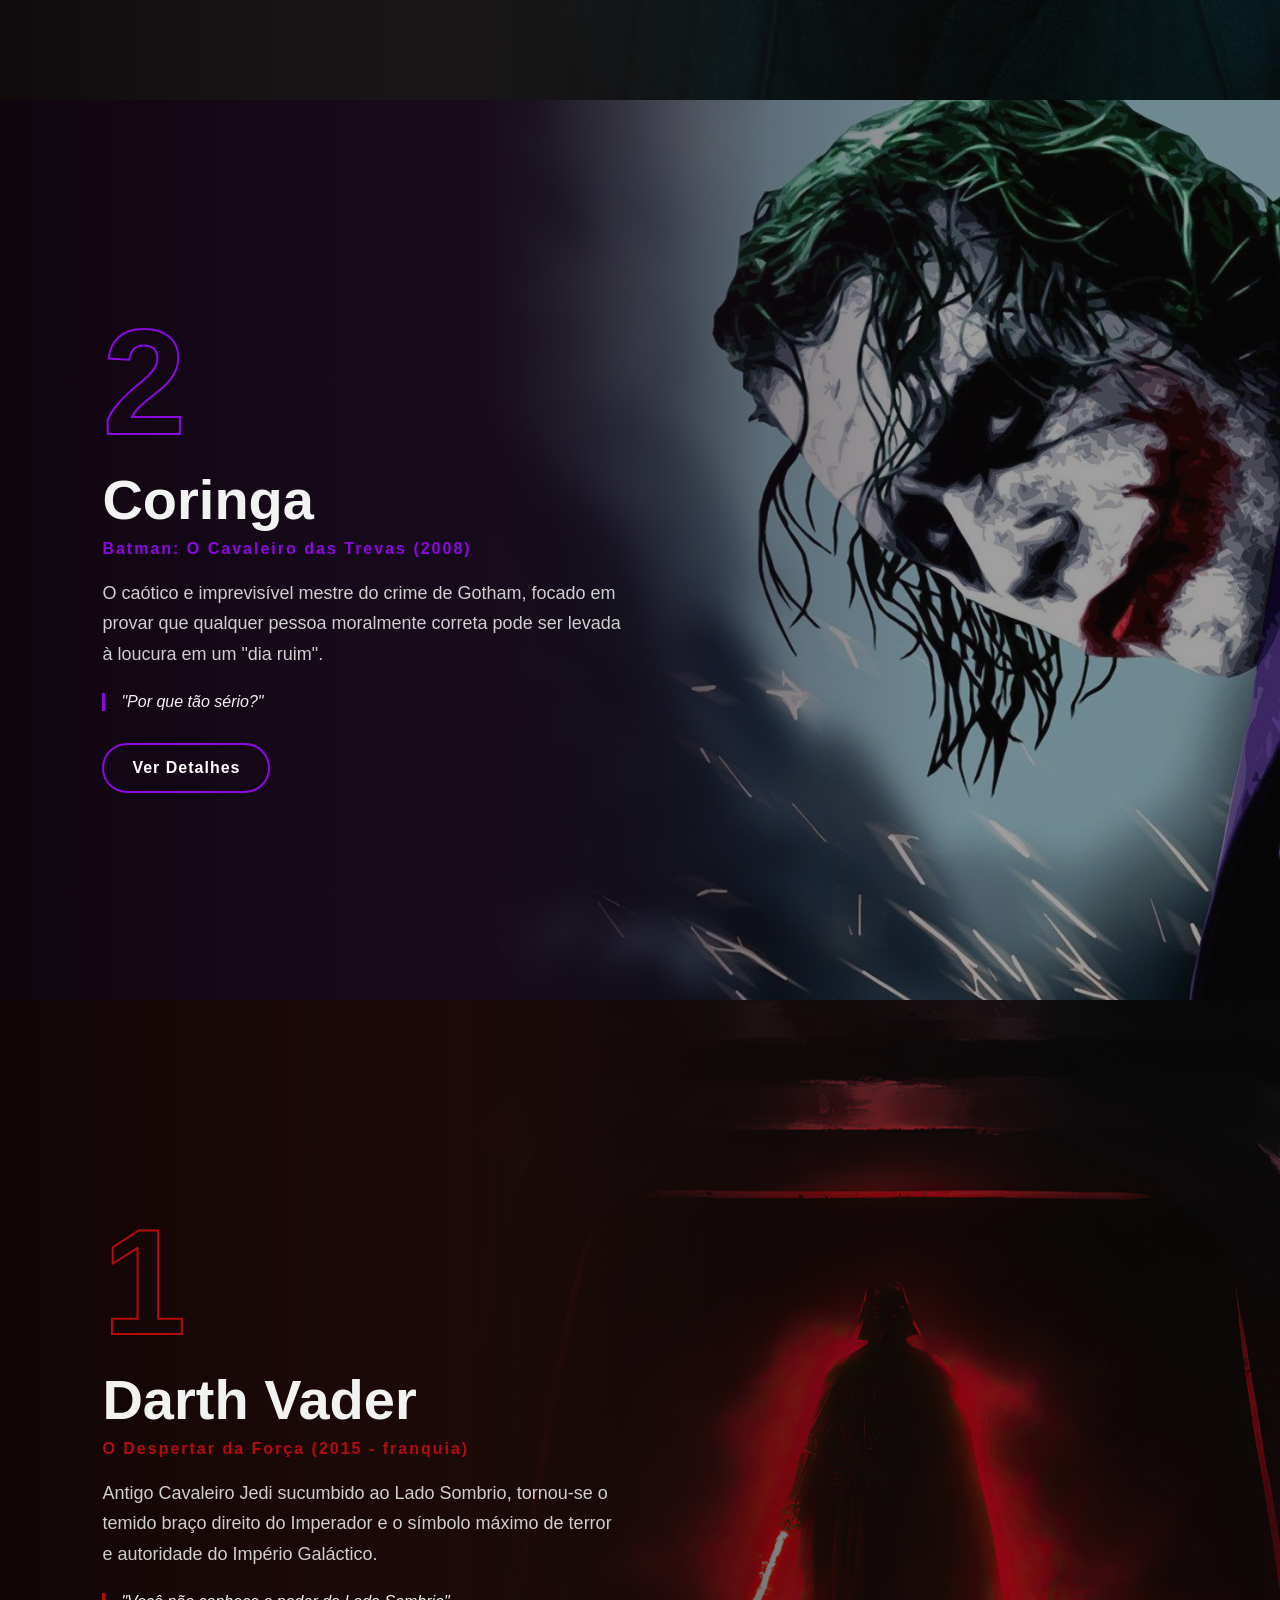
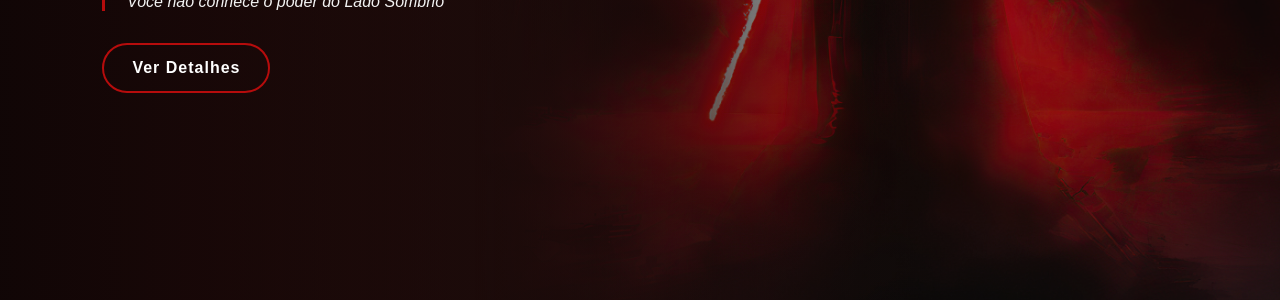
==== commit d43f13aa: "Update index.html" ====
--- a/Site top 10/index.html
+++ b/Site top 10/index.html
@@ -9,6 +9,7 @@
 </head>
 
 <body>
+
     <nav class="nav-lateral" id="navLateral" aria-label="Navegar pelo ranking">
         <a href="#vilao-10" aria-label="Ir para o número 10"></a>
         <a href="#vilao-9" aria-label="Ir para o número 9"></a>
@@ -23,16 +24,15 @@
     </nav>
 
     <header>
-        <div class="topo">
-            <h1>Top 10 Vilões do Cinema</h1>
+        <div class="topo topo-2">
+            <h1>Top <span id="posicao-topo">10</span> <span>Vilões</span> do <span class="cinema">Cinema</span></h1>
             <p>Role para descer a lista ↓</p>
         </div>
     </header>
 
     <main>
-
-        <section class="vilao vilao-10" id="vilao-10" data-pos="10">
-            <div class="fundo fundo-10"></div>
+        <section id="vilao-10" data-pos="10">
+            <div class="vilao-10"></div>
             <div class="card">
                 <div class="posicao">10</div>
                 <h2>Lotso</h2>
@@ -41,12 +41,12 @@
                     ressentida e ditatorial, governando a creche Sunnyside com um punho de ferro.</p>
                 <div class="frase">"Brinquedos foram feitos para serem brincados e jogados fora, essa é a nossa
                     natureza!"</div>
-                <a class="botao" href="assets/pages/vilao10.html">Conheça sua história</a>
+                <a class="botao" href="assets/pages/vilao10.html">Ver Detalhes</a>
             </div>
         </section>
 
-        <section class="vilao vilao-9" id="vilao-9" data-pos="9">
-            <div class="fundo fundo-9"></div>
+        <section id="vilao-9" data-pos="9">
+            <div class="vilao-9"></div>
             <div class="card">
                 <div class="posicao">9</div>
                 <h2>Tai Lung</h2>
@@ -54,12 +54,12 @@
                 <p class="descricao">Um prodígio do Kung Fu consumido pelo ressentimento após ter seu destino como o
                     Dragão Guerreiro negado, buscando vingança contra seu próprio mestre.</p>
                 <div class="frase">"Quem encheu minha cabeça de sonhos!!"</div>
-                <a class="botao" href="assets/pages/vilao9.html">Conheça sua história</a>
+                <a class="botao" href="assets/pages/vilao9.html">Ver Detalhes</a>
             </div>
         </section>
 
-        <section class="vilao vilao-8" id="vilao-8" data-pos="8">
-            <div class="fundo fundo-8"></div>
+        <section id="vilao-8" data-pos="8">
+            <div class="vilao-8"></div>
             <div class="card">
                 <div class="posicao">8</div>
                 <h2>Duende Verde</h2>
@@ -67,12 +67,12 @@
                 <p class="descricao">Um influente industrialista e cientista que enlouquece após um experimento
                     malsucedido, tornando-se o arqui-inimigo moral e físico do Homem-Aranha.</p>
                 <div class="frase">"Você sabe o quanto eu me sacrifiquei?!"</div>
-                <a class="botao" href="assets/pages/vilao8.html">Conheça sua história</a>
+                <a class="botao" href="assets/pages/vilao8.html">Ver Detalhes</a>
             </div>
         </section>
 
-        <section class="vilao vilao-7" id="vilao-7" data-pos="7">
-            <div class="fundo fundo-7"></div>
+        <section id="vilao-7" data-pos="7">
+            <div class="vilao-7"></div>
             <div class="card">
                 <div class="posicao">7</div>
                 <h2>Loki</h2>
@@ -80,12 +80,12 @@
                 <p class="descricao">O Deus da Trapaça de Asgard, mestre em manipulação e ilusionismo, cuja constante
                     busca por aceitação e poder o coloca como grande ameaça aos heróis da Terra.</p>
                 <div class="frase">"Eu sou um Deus, sua criatura ridícula!"</div>
-                <a class="botao" href="assets/pages/vilao7.html">Conheça sua história</a>
+                <a class="botao" href="assets/pages/vilao7.html">Ver Detalhes</a>
             </div>
         </section>
 
-        <section class="vilao vilao-6" id="vilao-6" data-pos="6">
-            <div class="fundo fundo-6"></div>
+        <section id="vilao-6" data-pos="6">
+            <div class="vilao-6"></div>
             <div class="card">
                 <div class="posicao">6</div>
                 <h2>Pennywise</h2>
@@ -93,12 +93,12 @@
                 <p class="descricao">Uma entidade cósmica ancestral de metamorfose que desperta a cada 27 anos para se
                     alimentar dos piores medos das crianças da cidade de Derry.</p>
                 <div class="frase">"Você também vai flutuar!"</div>
-                <a class="botao" href="assets/pages/vilao6.html">Conheça sua história</a>
+                <a class="botao" href="assets/pages/vilao6.html">Ver Detalhes</a>
             </div>
         </section>
 
-        <section class="vilao vilao-5" id="vilao-5" data-pos="5">
-            <div class="fundo fundo-5"></div>
+        <section id="vilao-5" data-pos="5">
+            <div class="vilao-5"></div>
             <div class="card">
                 <div class="posicao">5</div>
                 <h2>Scar</h2>
@@ -106,12 +106,12 @@
                 <p class="descricao">O invejoso e calculista irmão de Mufasa que, movido pelo desejo incontrolável de
                     tomar o trono das Terras do Reino, elabora uma cruel conspiração familiar.</p>
                 <div class="frase">"Vida longa ao rei."</div>
-                <a class="botao" href="assets/pages/vilao5.html">Conheça sua história</a>
+                <a class="botao" href="assets/pages/vilao5.html">Ver Detalhes</a>
             </div>
         </section>
 
-        <section class="vilao vilao-4" id="vilao-4" data-pos="4">
-            <div class="fundo fundo-4"></div>
+        <section id="vilao-4" data-pos="4">
+            <div class="vilao-4"></div>
             <div class="card">
                 <div class="posicao">4</div>
                 <h2>Thanos</h2>
@@ -120,12 +120,12 @@
                     toda a vida no universo sob a justificativa de restabelecer o equilíbrio financeiro e ecológico.
                 </p>
                 <div class="frase">"Eu sou inevitável."</div>
-                <a class="botao" href="assets/pages/vilao4.html">Conheça sua história</a>
+                <a class="botao" href="assets/pages/vilao4.html">Ver Detalhes</a>
             </div>
         </section>
 
-        <section class="vilao vilao-3" id="vilao-3" data-pos="3">
-            <div class="fundo fundo-3"></div>
+        <section id="vilao-3" data-pos="3">
+            <div class="vilao-3"></div>
             <div class="card">
                 <div class="posicao">3</div>
                 <h2>Voldemort</h2>
@@ -134,12 +134,12 @@
                     sangue do mundo mágico e pela busca incondicional da imortalidade.</p>
                 <div class="frase">"Não existe o bem e o mal, só existe o poder... e aqueles que são fracos demais
                     para buscá-lo."</div>
-                <a class="botao" href="assets/pages/vilao3.html">Conheça sua história</a>
+                <a class="botao" href="assets/pages/vilao3.html">Ver Detalhes</a>
             </div>
         </section>
 
-        <section class="vilao vilao-2" id="vilao-2" data-pos="2">
-            <div class="fundo fundo-2"></div>
+        <section id="vilao-2" data-pos="2">
+            <div class="vilao-2"></div>
             <div class="card">
                 <div class="posicao">2</div>
                 <h2>Coringa</h2>
@@ -147,12 +147,12 @@
                 <p class="descricao">O caótico e imprevisível mestre do crime de Gotham, focado em provar que qualquer
                     pessoa moralmente correta pode ser levada à loucura em um "dia ruim".</p>
                 <div class="frase">"Por que tão sério?"</div>
-                <a class="botao" href="assets/pages/vilao2.html">Conheça sua história</a>
+                <a class="botao" href="assets/pages/vilao2.html">Ver Detalhes</a>
             </div>
         </section>
 
-        <section class="vilao vilao-1" id="vilao-1" data-pos="1">
-            <div class="fundo fundo-1"></div>
+        <section id="vilao-1" data-pos="1">
+            <div class="vilao-1"></div>
             <div class="card">
                 <div class="posicao">1</div>
                 <h2>Darth Vader</h2>
@@ -160,13 +160,12 @@
                 <p class="descricao">Antigo Cavaleiro Jedi sucumbido ao Lado Sombrio, tornou-se o temido braço direito
                     do Imperador e o símbolo máximo de terror e autoridade do Império Galáctico.</p>
                 <div class="frase">"Você não conhece o poder do Lado Sombrio"</div>
-                <a class="botao" href="assets/pages/vilao1.html">Conheça sua história</a>
+                <a class="botao" href="assets/pages/vilao1.html">Ver Detalhes</a>
             </div>
         </section>
 
     </main>
-
     <script src="assets/js/script.js"></script>
 </body>
 
-</html>+</html>
--- a/Site top 10/assets/css/style.css
+++ b/Site top 10/assets/css/style.css
@@ -27,6 +27,37 @@
     background: radial-gradient(circle at 50% 60%, #740202, #110e0e 60%);
 }
 
+.topo-2 {
+    background:
+        radial-gradient(ellipse at 50% 130%, #a30000 0%, transparent 60%),
+        linear-gradient(to bottom, #000, #110e0e);
+    border-bottom: 1px solid rgba(255, 255, 255, 0.08);
+}
+
+.topo-2 h1 span {
+    color: #b9040d;
+    font-size: clamp(56px, 16vw, 100px);
+}
+
+.topo-2 h1 span.cinema {
+    color: #b9040d;
+    font-size: inherit;
+}
+
+#topo-titulo {
+    color: #f5f0f1;
+}
+
+#posicao-topo {
+    color: transparent;
+    font-size: clamp(80px, 14vw, 150px);
+    font-weight: bold;
+    line-height: 1;
+    color: transparent;
+    -webkit-text-stroke: 2px #ff000d;
+
+}
+
 h1 {
     font-size: clamp(36px, 7vw, 80px);
 }
@@ -37,97 +68,97 @@
     }
 }
 
+#vilao-10 {
+    --cor: #e72be7;
+}
+
 .vilao-10 {
-    --cor: #e72be7;
-}
-
-.fundo-10 {
     background-image: url('../img/vilao10.jpg');
     background-position: center;
 }
 
+#vilao-9 {
+    --cor: #0c33df;
+}
+
 .vilao-9 {
-    --cor: #0c33df;
-}
-
-.fundo-9 {
     background-image: url('../img/vilao9.jpg');
     background-position: center;
 }
 
+#vilao-8 {
+    --cor: #00ff00c7;
+}
+
 .vilao-8 {
-    --cor: #00ff00c7;
-}
-
-.fundo-8 {
     background-image: url('../img/vilao8.jpg');
     background-position: center;
 }
 
+#vilao-7 {
+    --cor: #108b05;
+}
+
 .vilao-7 {
-    --cor: #0b5205;
-}
-
-.fundo-7 {
     background-image: url('../img/vilao7.jpg');
     background-position: center;
 }
 
+#vilao-6 {
+    --cor: #dbb20d;
+}
+
 .vilao-6 {
-    --cor: #dbb20d;
-}
-
-.fundo-6 {
     background-image: url('../img/vilao6.jpg');
     background-position: center;
 }
 
+#vilao-5 {
+    --cor: #a85c16;
+}
+
 .vilao-5 {
-    --cor: #a85c16;
-}
-
-.fundo-5 {
     background-image: url('../img/vilao5.jpg');
     background-position: center;
 }
 
+#vilao-4 {
+    --cor: #9f0fc4;
+}
+
 .vilao-4 {
-    --cor: #9f0fc4;
-}
-
-.fundo-4 {
     background-image: url('../img/vilao4.jpg');
     background-position: center;
 }
 
+#vilao-3 {
+    --cor: #9aa5b1;
+}
+
 .vilao-3 {
-    --cor: #9aa5b1;
-}
-
-.fundo-3 {
     background-image: url('../img/vilao3.jpeg');
     background-position: center;
 }
 
+#vilao-2 {
+    --cor: #8a0adf;
+}
+
 .vilao-2 {
-    --cor: #43046d;
-}
-
-.fundo-2 {
     background-image: url('../img/vilao2.jpg');
     background-position: center;
 }
 
+#vilao-1 {
+    --cor: #b60c0c;
+}
+
 .vilao-1 {
-    --cor: #b60c0c;
-}
-
-.fundo-1 {
     background-image: url('../img/vilao1.jpg');
     background-position: center;
 }
 
-.vilao {
+main section {
     position: relative;
     min-height: 100vh;
     display: flex;
@@ -135,25 +166,29 @@
     padding: 0 8%;
     overflow: hidden;
     scroll-snap-align: start;
-    background: linear-gradient(to right, #110e0e 50%, color-mix(in srgb, var(--cor) 45%, #36883a67));
-}
-
-.fundo {
+    background: linear-gradient(to right, color-mix(in srgb, var(--cor) 35%, #110e0e), #110e0e 80%);
+}
+
+main section>[class^="vilao-"] {
     position: absolute;
-    inset: 0;
+    top: 0;
+    right: 0;
+    bottom: 0;
+    left: 40%;
     z-index: 0;
     background-size: cover;
     background-repeat: no-repeat;
     opacity: 0.6;
     transform: scale(1.1);
     transition: transform 2.4s ease;
-}
-
-.vilao.visivel .fundo {
+    mask-image: linear-gradient(to right, transparent, #000 35%);
+}
+
+main section.visivel>[class^="vilao-"] {
     transform: scale(1);
 }
 
-.vilao::before {
+main section::before {
     content: "";
     position: absolute;
     inset: 0;
@@ -164,7 +199,7 @@
             transparent 75%);
 }
 
-.vilao.direita::before {
+main section.direita::before {
     background: linear-gradient(to left,
             rgba(10, 5, 5, 0.9) 0%,
             rgba(10, 5, 5, 0.5) 40%,
@@ -175,6 +210,7 @@
     position: relative;
     z-index: 2;
     max-width: 520px;
+    width: 100%;
 }
 
 .posicao {
@@ -220,28 +256,28 @@
     transform: translateX(-30px);
 }
 
-.vilao.visivel .card>* {
+main section.visivel .card>* {
     opacity: 1;
     transform: none;
 }
 
-.vilao.visivel .card> :nth-child(2) {
+main section.visivel .card> :nth-child(2) {
     transition-delay: 0.25s;
 }
 
-.vilao.visivel .card> :nth-child(3) {
+main section.visivel .card> :nth-child(3) {
     transition-delay: 0.4s;
 }
 
-.vilao.visivel .card> :nth-child(4) {
+main section.visivel .card> :nth-child(4) {
     transition-delay: 0.55s;
 }
 
-.vilao.visivel .card> :nth-child(5) {
+main section.visivel .card> :nth-child(5) {
     transition-delay: 0.7s;
 }
 
-.vilao.visivel .card> :nth-child(6) {
+main section.visivel .card> :nth-child(6) {
     transition-delay: 0.85s, 0.85s, 0s, 0s, 0s;
 }
 
@@ -275,40 +311,87 @@
     outline-offset: 4px;
 }
 
-.nav-lateral {
-    position: fixed;
-    right: 20px;
-    top: 50%;
-    transform: translateY(-50%);
-    display: flex;
-    flex-direction: column;
-    gap: 10px;
-    z-index: 15;
-}
-
-.nav-lateral a {
-    width: 12px;
-    height: 12px;
-    border-radius: 50%;
-    background: rgba(0, 0, 0, 0.4);
-    transition: background 0.3s, transform 0.3s, border-color 0.6s;
-}
-
-.nav-lateral a.ativo {
-    background: var(--cor, #ff0707);
-    transform: scale(1.4);
+
+
+main section>.vilao-4 {
+    background-position: 10% center;
 }
 
 @media (max-width: 700px) {
 
-    .vilao::before,
-    .vilao.direita::before {
+    main section::before,
+    main section.direita::before {
         background: linear-gradient(to top,
                 rgba(10, 5, 5, 0.95) 0%,
                 rgba(10, 5, 5, 0.6) 70%,
                 rgba(10, 5, 5, 0.3) 100%);
     }
 
+    main section>[class^="vilao-"] {
+        left: 0;
+        mask-image: none;
+        background-position: center;
+    }
+
+    main section>[class^="vilao-"] {
+        top: -10%;
+        bottom: 10%;
+        left: 0;
+        mask-image: linear-gradient(to bottom, #000 75%, transparent);
+        background-position: center;
+    }
+
+    main section {
+        align-items: flex-end;
+        padding-bottom: 12%;
+    }
+
+    main section>.vilao-10 {
+        background-position: 57% center;
+    }
+
+    main section>.vilao-9 {
+        background-position: 55% center;
+    }
+
+    main section>.vilao-8 {
+        background-position: 50% center;
+    }
+
+    main section>.vilao-7 {
+        background-position: 50% center;
+    }
+
+    main section>.vilao-6 {
+        top: -8%;
+        bottom: 8%;
+    }
+
+    main section>.vilao-5 {
+        background-position: 65% center;
+    }
+
+    main section>.vilao-4 {
+        background-position: 35% center;
+    }
+
+    main section>.vilao-3 {
+        background-position: 55% center;
+        top: -10%;
+        bottom: 10%;
+    }
+
+    main section>.vilao-2 {
+        background-position: 55% center;
+        top: -5%;
+        bottom: 5%;
+    }
+
+    main section>.vilao-1 {
+        top: -20%;
+        bottom: 20%;
+    }
+
     .descricao {
         font-size: 16px;
     }
@@ -316,27 +399,9 @@
     .nav-lateral {
         right: 8px;
     }
-}
-
-.pagina {
-    --cor: #811010;
-    min-height: 100vh;
-    padding: 6% 8%;
-    background: linear-gradient(to right, #110e0e 15%, color-mix(in srgb, var(--cor) 45%, #110e0e));
-}
-
-.pagina .conteudo {
-    max-width: 680px;
-}
-
-.pagina h1 {
-    font-size: clamp(36px, 6vw, 64px);
-    margin: 32px 0 8px;
-}
-
-.pagina p {
-    line-height: 1.8;
-    font-size: 18px;
-    color: #cfcfcf;
-    margin-top: 20px;
-}+
+    main section>.vilao-6 {
+        top: -8%;
+        bottom: 8%;
+    }
+}
